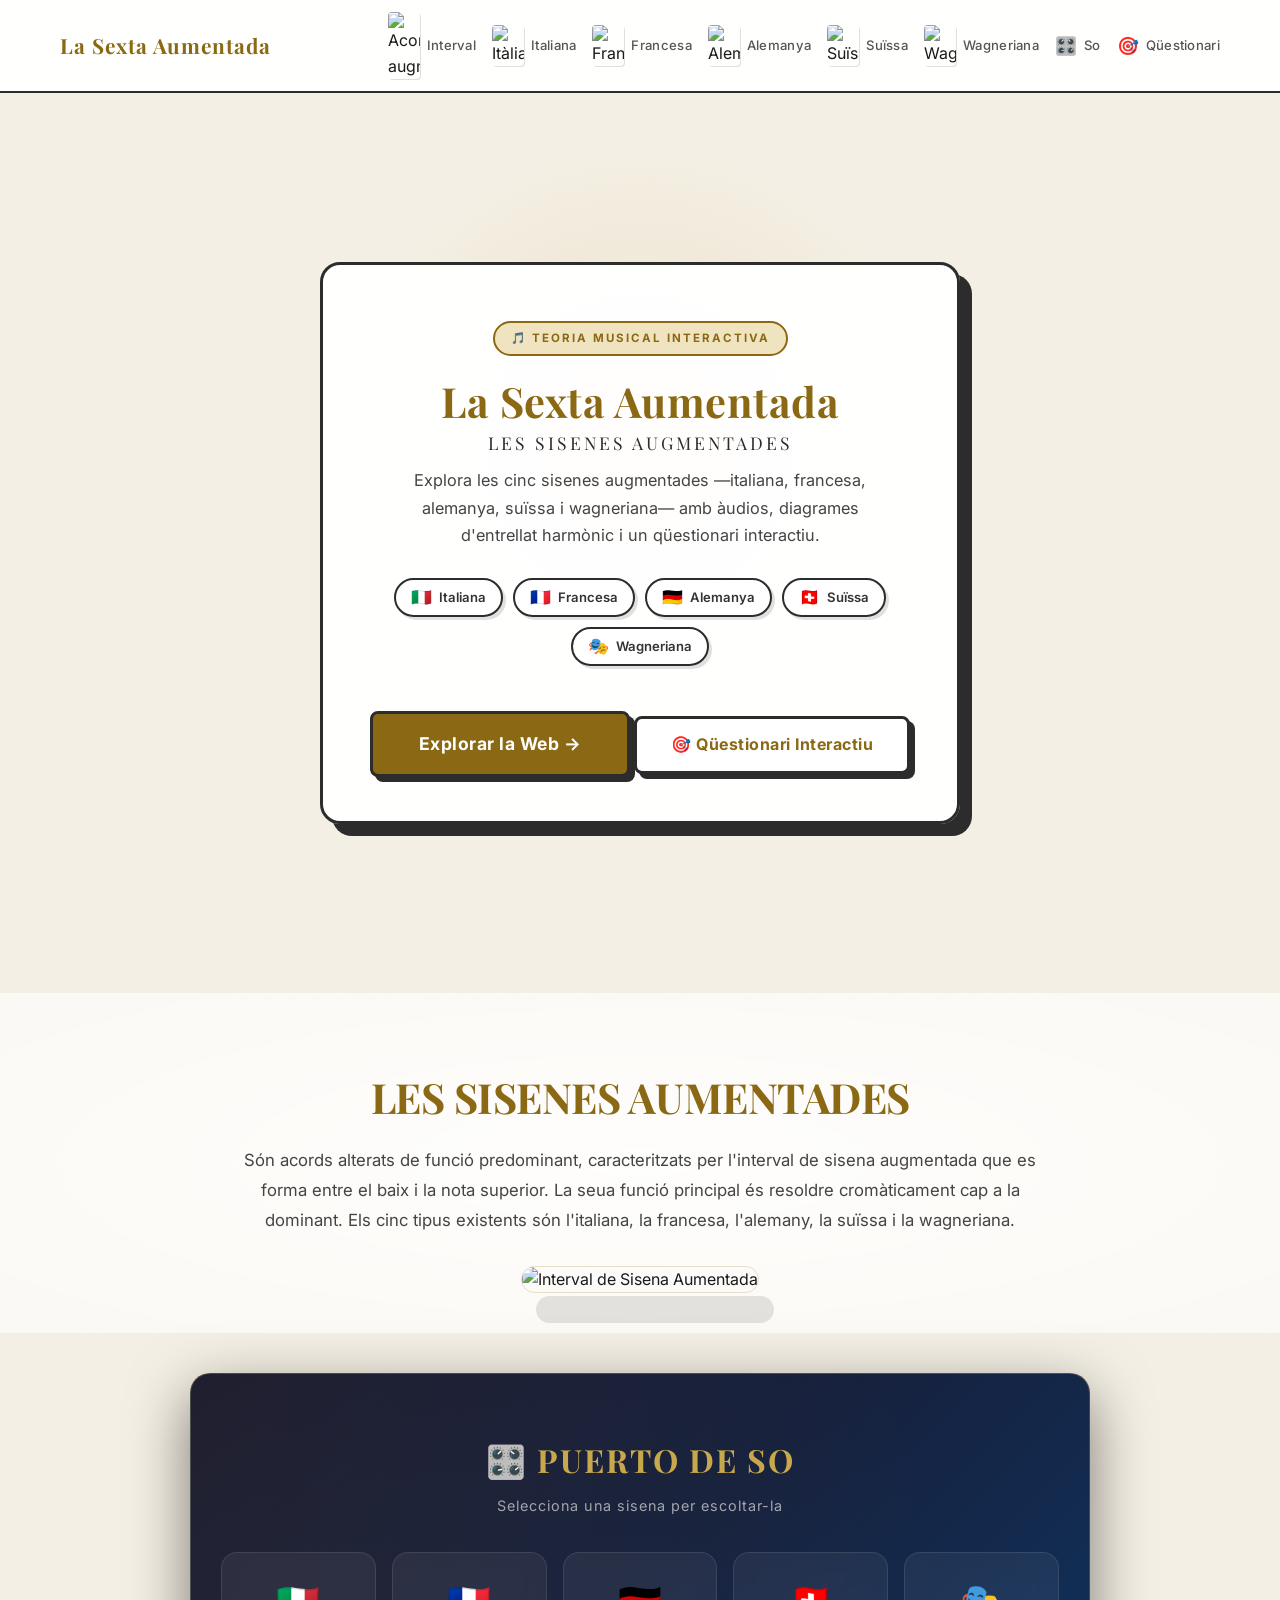
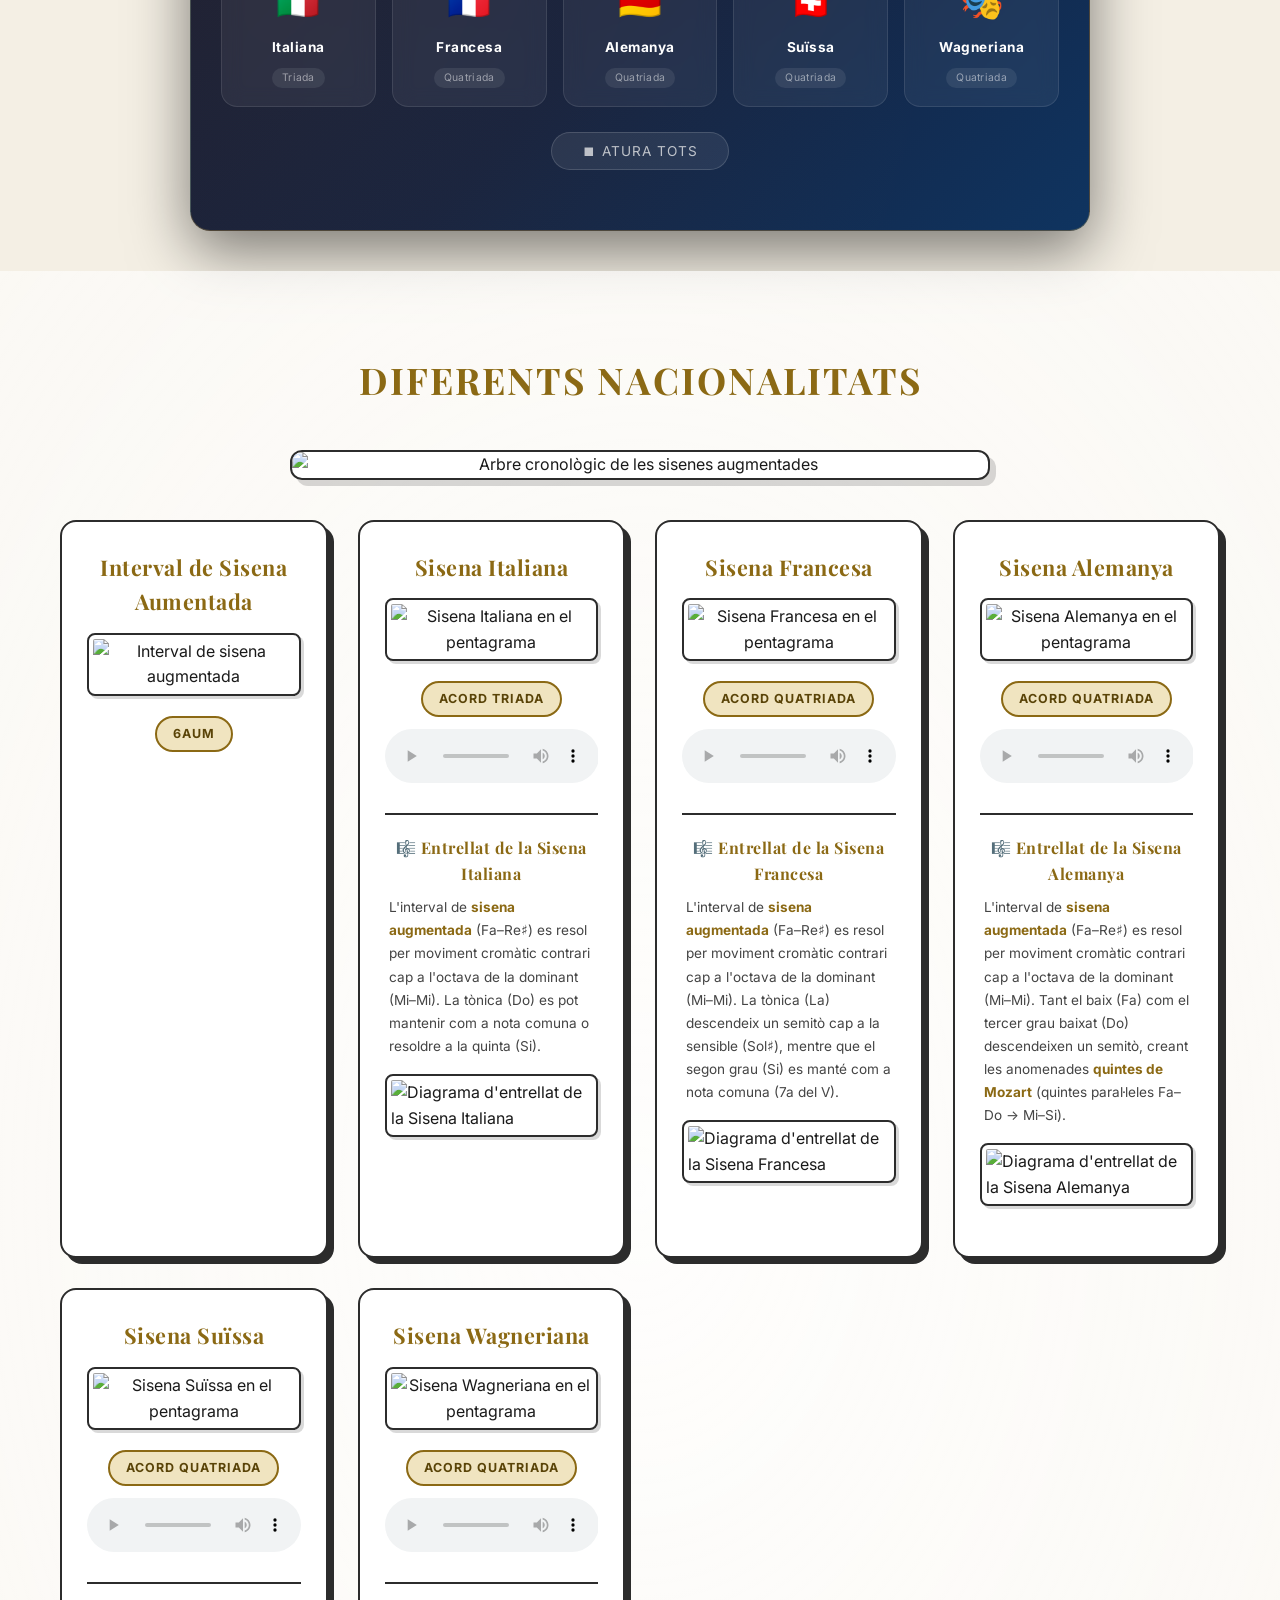
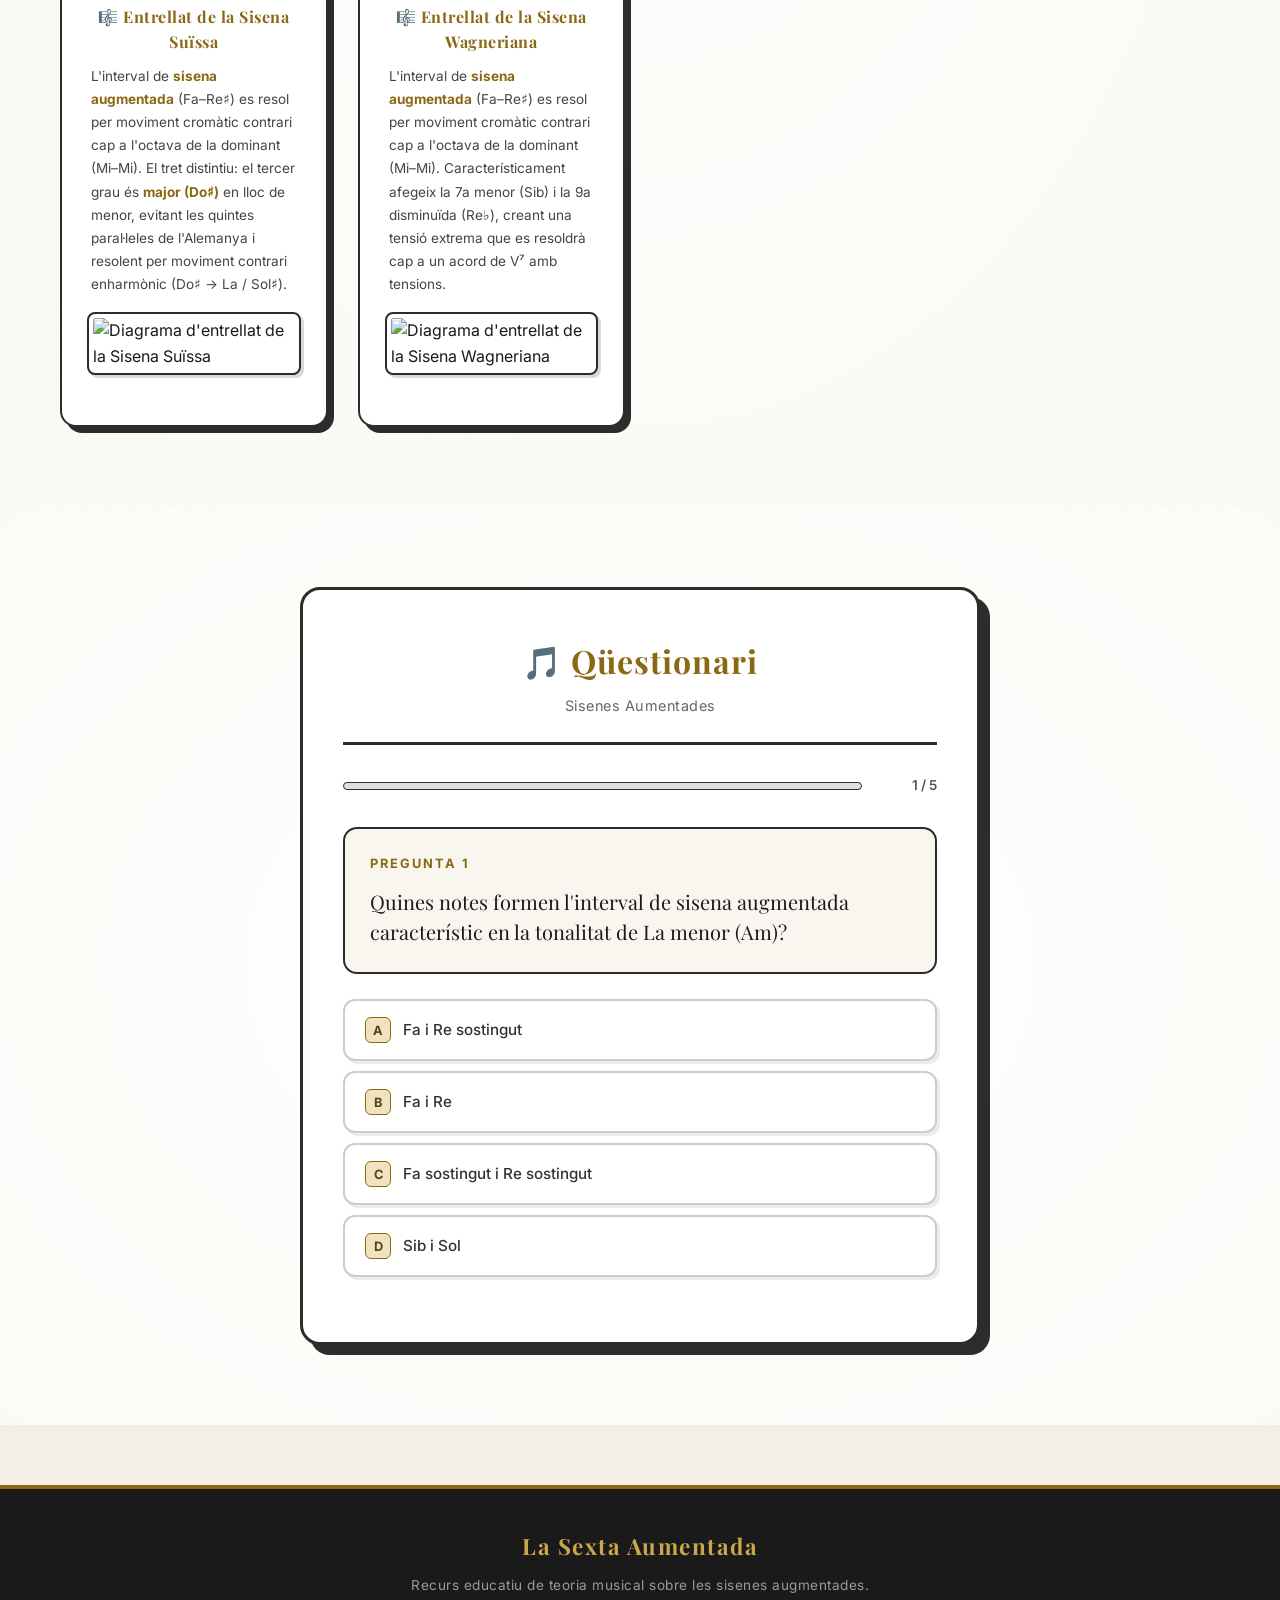
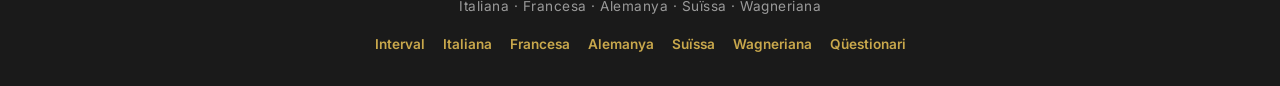
==== index.html @ b0d3036e "Add files via upload" ====
<!DOCTYPE html>
<html lang="ca">
<head>
    <meta charset="UTF-8">
    <meta name="viewport" content="width=device-width, initial-scale=1.0">

    <!-- === SEO TAGS === -->
    <title>La Sexta Aumentada – Web Interactiva | Música</title>
    <meta name="description" content="Descobreix les sisenes augmentades: Italiana, Francesa, Alemanya, Suïssa i Wagneriana. Web interactiva amb àudios, diagrames d'entrellat harmònic i qüestionari sobre teoria musical.">
    <meta name="keywords" content="sisena augmentada, sisena italiana, sisena francesa, sisena alemanya, sisena suïssa, sisena wagneriana, música clàssica, harmonia, acords alterats, teoria musical">
    <meta name="author" content="La Sexta Aumentada">
    <meta name="robots" content="index, follow">
    <meta name="language" content="ca">
    <link rel="canonical" href="https://www.lasextaaumentada.com/">

    <!-- === OPEN GRAPH (Facebook, LinkedIn, WhatsApp) === -->
    <meta property="og:type" content="website">
    <meta property="og:title" content="La Sexta Aumentada – Web Interactiva de Teoria Musical">
    <meta property="og:description" content="Explora les 5 sisenes augmentades: Italiana, Francesa, Alemanya, Suïssa i Wagneriana. Àudios, diagrames i qüestionari interactiu.">
    <meta property="og:url" content="https://www.lasextaaumentada.com/">
    <meta property="og:image" content="https://www.lasextaaumentada.com/Imagenes/interval-sisena-aumentada.jpg">
    <meta property="og:image:width" content="1200">
    <meta property="og:image:height" content="630">
    <meta property="og:locale" content="ca_ES">
    <meta property="og:site_name" content="La Sexta Aumentada">

    <!-- === TWITTER CARDS === -->
    <meta name="twitter:card" content="summary_large_image">
    <meta name="twitter:title" content="La Sexta Aumentada – Web Interactiva de Teoria Musical">
    <meta name="twitter:description" content="Explora les 5 sisenes augmentades: Italiana, Francesa, Alemanya, Suïssa i Wagneriana.">
    <meta name="twitter:image" content="https://www.lasextaaumentada.com/Imagenes/interval-sisena-aumentada.jpg">

    <!-- === SCHEMA.ORG STRUCTURED DATA (JSON-LD) === -->
    <script type="application/ld+json">
    {
      "@context": "https://schema.org",
      "@type": "WebSite",
      "name": "La Sexta Aumentada",
      "url": "https://www.lasextaaumentada.com/",
      "description": "Web interactiva sobre les sisenes augmentades en música: Italiana, Francesa, Alemanya, Suïssa i Wagneriana.",
      "inLanguage": "ca",
      "educationalUse": "learning resource",
      "audience": {
        "@type": "Audience",
        "audienceType": "music students and educators"
      },
      "about": {
        "@type": "Thing",
        "name": "Augmented Sixth Chords",
        "description": "Music theory educational resource about augmented sixth chords"
      }
    }
    </script>

    <link href="https://fonts.googleapis.com/css2?family=Playfair+Display:wght@400;700;900&family=Inter:wght@300;400;500;600;700&display=swap" rel="stylesheet">

    <style>
        /* ============================================================
           RESET / BASE
           ============================================================ */
        * { margin: 0; padding: 0; box-sizing: border-box; }

        :root {
            --gold: #8b6914;
            --gold-light: #c9a84c;
            --ink: #2c2c2c;
            --paper: #ffffff;
        }

        html { scroll-behavior: smooth; }

        body {
            font-family: 'Inter', -apple-system, BlinkMacSystemFont, sans-serif;
            background: #f4efe4;
            background-image: url('background-pentagram.svg');
            background-repeat: repeat;
            background-size: 400px 400px;
            background-attachment: fixed;
            color: #1a1a1a;
            line-height: 1.6;
            -webkit-font-smoothing: antialiased;
            -moz-osx-font-smoothing: grayscale;
            overflow-x: hidden;
        }

        .container {
            max-width: 1200px;
            margin: 0 auto;
            padding: 0 20px;
        }

        /* ============================================================
           HEADER / FLAG NAVIGATION (sticky)
           ============================================================ */
        .site-header {
            position: sticky;
            top: 0;
            z-index: 200;
            background: rgba(255, 255, 255, 0.96);
            border-bottom: 2px solid var(--ink);
            backdrop-filter: blur(6px);
        }
        .site-header .header-inner {
            display: flex;
            align-items: center;
            justify-content: space-between;
            gap: 16px;
            padding: 12px 20px;
            max-width: 1200px;
            margin: 0 auto;
        }
        .site-header .logo {
            font-family: 'Playfair Display', serif;
            font-size: 1.3rem;
            color: var(--gold);
            letter-spacing: 1px;
            font-weight: 700;
            text-decoration: none;
            white-space: nowrap;
        }
        .site-header .navbar ul {
            display: flex;
            gap: 16px;
            list-style: none;
            flex-wrap: wrap;
            align-items: center;
        }
        .site-header .navbar ul li {
            display: flex;
            align-items: center;
            gap: 7px;
        }
        .site-header .navbar ul li img {
            width: 32px;
            height: auto;
            border-radius: 4px;
            flex-shrink: 0;
            box-shadow: 1px 1px 0 rgba(0,0,0,0.12);
        }
        .site-header .navbar a {
            color: #555;
            font-size: 0.82rem;
            font-weight: 500;
            text-decoration: none;
            transition: color 0.3s;
            letter-spacing: 0.3px;
            white-space: nowrap;
        }
        .site-header .navbar a:hover { color: var(--gold); }
        .site-header .nav-emoji { font-size: 1.1rem; line-height: 1; }
        #menu-toggle { display: none; }
        .menu-icono { width: 30px; display: none; cursor: pointer; }

        /* ============================================================
           HERO / LANDING (former splash)
           ============================================================ */
        .hero {
            min-height: 100vh;
            display: flex;
            flex-direction: column;
            align-items: center;
            justify-content: center;
            text-align: center;
            padding: 40px 20px;
            position: relative;
        }
        .hero::before {
            content: '';
            position: fixed;
            top: 50%;
            left: 50%;
            width: 700px;
            height: 700px;
            transform: translate(-50%, -50%);
            background: radial-gradient(circle, rgba(201,168,76,0.18) 0%, transparent 60%);
            pointer-events: none;
            z-index: 0;
        }
        .hero-card {
            position: relative;
            z-index: 1;
            background: rgba(255, 255, 255, 0.96);
            border: 3px solid var(--ink);
            border-radius: 20px;
            padding: 56px 44px 44px;
            max-width: 640px;
            width: 100%;
            box-shadow: 12px 12px 0 var(--ink);
            animation: rise 0.7s cubic-bezier(0.16, 1, 0.3, 1) both;
        }
        @keyframes rise {
            from { opacity: 0; transform: translateY(28px); }
            to   { opacity: 1; transform: translateY(0); }
        }
        .badge {
            display: inline-block;
            font-size: 0.72rem;
            font-weight: 700;
            letter-spacing: 2px;
            text-transform: uppercase;
            color: var(--gold);
            background: #f0e4c0;
            border: 2px solid var(--gold);
            border-radius: 30px;
            padding: 6px 16px;
            margin-bottom: 22px;
        }
        .hero-card h1 {
            font-family: 'Playfair Display', Georgia, serif;
            font-size: 2.6rem;
            color: var(--gold);
            margin-bottom: 14px;
            letter-spacing: 0.5px;
            line-height: 1.1;
        }
        .hero-card h1 .accent {
            display: block;
            font-size: 1.1rem;
            color: var(--ink);
            font-weight: 400;
            letter-spacing: 3px;
            margin-top: 10px;
            text-transform: uppercase;
        }
        p.lead {
            font-size: 1.02rem;
            color: #444;
            margin-bottom: 28px;
            line-height: 1.7;
            max-width: 480px;
            margin-left: auto;
            margin-right: auto;
        }
        .chips {
            display: flex;
            flex-wrap: wrap;
            justify-content: center;
            gap: 10px;
            margin-bottom: 34px;
        }
        .chip {
            display: inline-flex;
            align-items: center;
            gap: 7px;
            font-size: 0.82rem;
            font-weight: 600;
            color: #333;
            background: #fff;
            border: 2px solid var(--ink);
            border-radius: 30px;
            padding: 7px 15px;
            box-shadow: 3px 3px 0 rgba(0,0,0,0.12);
            transition: transform 0.25s, box-shadow 0.25s;
        }
        .chip:hover { transform: translateY(-3px); box-shadow: 5px 5px 0 rgba(0,0,0,0.12); }
        .chip .flag { font-size: 1.05rem; line-height: 1; }

        .btn {
            display: inline-block;
            padding: 16px 46px;
            background: var(--gold);
            color: #ffffff;
            font-weight: 700;
            font-size: 1.1rem;
            border: 3px solid var(--ink);
            border-radius: 8px;
            text-decoration: none;
            transition: transform 0.25s, box-shadow 0.25s, background 0.25s;
            letter-spacing: 0.5px;
            box-shadow: 5px 5px 0 var(--ink);
            cursor: pointer;
        }
        .btn:hover { transform: translate(-2px, -2px); box-shadow: 8px 8px 0 var(--ink); background: #9c7716; }
        .btn:active { transform: translate(2px, 2px); box-shadow: 2px 2px 0 var(--ink); }

        .btn-secondary {
            display: inline-block;
            margin-top: 16px;
            padding: 13px 34px;
            background: #fff;
            color: var(--gold);
            font-weight: 700;
            font-size: 1rem;
            border: 3px solid var(--ink);
            border-radius: 8px;
            text-decoration: none;
            transition: transform 0.25s, box-shadow 0.25s, background 0.25s;
            letter-spacing: 0.5px;
            box-shadow: 5px 5px 0 var(--ink);
            cursor: pointer;
        }
        .btn-secondary:hover { transform: translate(-2px, -2px); box-shadow: 8px 8px 0 var(--ink); background: #fdf9f0; }
        .btn-secondary:active { transform: translate(2px, 2px); box-shadow: 2px 2px 0 var(--ink); }

        /* ============================================================
           CONTENT HEADER (intro)
           ============================================================ */
        .content-header {
            position: relative;
            padding: 80px 0 40px;
        }
        .content-header::before {
            content: '';
            position: absolute;
            top: 0; left: 0; right: 0; bottom: 0;
            background: radial-gradient(ellipse at center, rgba(255,255,255,0.9) 0%, rgba(255,255,255,0.6) 100%);
            pointer-events: none;
            z-index: 0;
        }
        .content-header > .container { position: relative; z-index: 1; }
        .header-txt { max-width: 800px; margin: 0 auto; text-align: center; }
        .header-txt h2 {
            font-family: 'Playfair Display', serif;
            font-size: 2.6rem;
            color: var(--gold);
            margin-bottom: 24px;
            line-height: 1.15;
            letter-spacing: -0.5px;
            font-weight: 700;
        }
        .header-txt p {
            font-size: 1.05rem;
            color: #444;
            line-height: 1.8;
            margin-bottom: 30px;
        }
        .header-img { text-align: center; margin-top: 20px; }
        .header-img img {
            max-width: 500px;
            width: 100%;
            height: auto;
            border-radius: 50px;
            box-shadow: 15px 30px rgba(0,0,0,0.1);
            border: 1px solid rgba(139,105,20,0.2);
        }

        /* ============================================================
           SOUND PORT
           ============================================================ */
        .sound-port-section {
            background: linear-gradient(135deg, #1a1a2e 0%, #16213e 50%, #0f3460 100%);
            padding: 60px 20px;
            margin: 40px auto;
            max-width: 900px;
            border-radius: 20px;
            box-shadow: 0 20px 60px rgba(0,0,0,0.5);
            border: 1px solid rgba(201, 168, 76, 0.3);
            position: relative;
            overflow: hidden;
        }
        .sound-port-section::before {
            content: '';
            position: absolute;
            top: -50%; left: -50%;
            width: 200%; height: 200%;
            background: radial-gradient(circle at 30% 50%, rgba(201,168,76,0.05) 0%, transparent 50%);
            pointer-events: none;
        }
        .sound-port-title {
            text-align: center;
            font-family: 'Playfair Display', Georgia, serif;
            font-size: 2rem;
            color: #c9a84c;
            margin-bottom: 8px;
            letter-spacing: 2px;
            position: relative;
        }
        .sound-port-subtitle {
            text-align: center;
            font-size: 0.9rem;
            color: rgba(255,255,255,0.6);
            margin-bottom: 35px;
            letter-spacing: 1px;
        }
        .sound-port-grid {
            display: grid;
            grid-template-columns: repeat(auto-fit, minmax(150px, 1fr));
            gap: 16px;
            padding: 0 10px;
            position: relative;
        }
        .sound-port-card {
            background: rgba(255,255,255,0.06);
            backdrop-filter: blur(10px);
            border: 1px solid rgba(255,255,255,0.1);
            border-radius: 16px;
            padding: 20px 14px 18px;
            text-align: center;
            cursor: pointer;
            transition: all 0.3s cubic-bezier(0.4, 0, 0.2, 1);
            position: relative;
            overflow: hidden;
            user-select: none;
        }
        .sound-port-card:hover {
            background: rgba(255,255,255,0.12);
            transform: translateY(-4px);
            box-shadow: 0 12px 30px rgba(0,0,0,0.3);
        }
        .sound-port-card:active { transform: translateY(-1px) scale(0.97); }
        .sound-port-card.playing {
            border-color: #c9a84c;
            box-shadow: 0 0 25px rgba(201,168,76,0.3), inset 0 0 25px rgba(201,168,76,0.05);
            background: rgba(201,168,76,0.12);
        }
        .sound-port-card .port-icon {
            font-size: 2.2rem;
            margin-bottom: 8px;
            display: block;
            transition: transform 0.3s;
        }
        .sound-port-card.playing .port-icon { animation: pulse-glow 1s ease-in-out infinite alternate; }
        @keyframes pulse-glow {
            0% { transform: scale(1); filter: brightness(1); }
            100% { transform: scale(1.1); filter: brightness(1.3); }
        }
        .sound-port-card .port-name {
            font-size: 0.85rem;
            font-weight: 700;
            color: #fff;
            letter-spacing: 0.5px;
            margin-bottom: 4px;
        }
        .sound-port-card .port-badge {
            font-size: 0.65rem;
            color: rgba(255,255,255,0.5);
            letter-spacing: 0.3px;
            background: rgba(255,255,255,0.08);
            padding: 2px 10px;
            border-radius: 20px;
            display: inline-block;
        }
        .sound-port-card .port-wave {
            display: none;
            justify-content: center;
            align-items: center;
            gap: 3px;
            margin-top: 10px;
            height: 20px;
        }
        .sound-port-card.playing .port-wave { display: flex; }
        .sound-port-card .port-wave span {
            width: 3px;
            background: #c9a84c;
            border-radius: 3px;
            animation: wave 0.8s ease-in-out infinite alternate;
        }
        .sound-port-card .port-wave span:nth-child(1) { height: 8px;  animation-delay: 0s; }
        .sound-port-card .port-wave span:nth-child(2) { height: 14px; animation-delay: 0.15s; }
        .sound-port-card .port-wave span:nth-child(3) { height: 6px;  animation-delay: 0.3s; }
        .sound-port-card .port-wave span:nth-child(4) { height: 18px; animation-delay: 0.1s; }
        .sound-port-card .port-wave span:nth-child(5) { height: 10px; animation-delay: 0.25s; }
        @keyframes wave {
            0% { opacity: 0.3; transform: scaleY(0.5); }
            100% { opacity: 1; transform: scaleY(1); }
        }
        .sound-port-stop {
            display: block;
            margin: 25px auto 0;
            background: rgba(255,255,255,0.08);
            border: 1px solid rgba(255,255,255,0.15);
            color: rgba(255,255,255,0.7);
            padding: 10px 30px;
            border-radius: 30px;
            font-size: 0.85rem;
            cursor: pointer;
            transition: all 0.3s;
            letter-spacing: 1px;
            font-family: inherit;
        }
        .sound-port-stop:hover {
            background: rgba(255, 75, 75, 0.2);
            border-color: rgba(255, 75, 75, 0.4);
            color: #ff6b6b;
        }

        /* ============================================================
           INFORMATION / CARDS
           ============================================================ */
        .information {
            padding: 80px 0;
            text-align: center;
            position: relative;
        }
        .information::before {
            content: '';
            position: absolute;
            top: 0; left: 0; right: 0; bottom: 0;
            background: radial-gradient(ellipse at center, rgba(255,255,255,0.9) 0%, rgba(255,255,255,0.6) 100%);
            pointer-events: none;
            z-index: 0;
        }
        .information > .container { position: relative; z-index: 1; }
        .information h2.section-title {
            font-family: 'Playfair Display', serif;
            font-size: 2.3rem;
            color: var(--gold);
            margin-bottom: 40px;
            letter-spacing: 2px;
            font-weight: 700;
        }
        .crono-img img {
            max-width: 90%;
            width: 700px;
            height: auto;
            border-radius: 12px;
            border: 2px solid var(--ink);
            box-shadow: 6px 6px 0 rgba(0,0,0,0.15);
            margin: 20px auto 40px;
            display: block;
            background: #fff;
        }
        .btn-1 {
            display: inline-block;
            padding: 12px 30px;
            background: var(--gold);
            color: #ffffff;
            font-weight: 600;
            font-size: 0.95rem;
            border-radius: 4px;
            text-decoration: none;
            transition: transform 0.3s, box-shadow 0.3s;
            letter-spacing: 0.5px;
        }
        .btn-1:hover { transform: translateY(-2px); box-shadow: 0 6px 20px rgba(139,105,20,0.3); }

        .information-box {
            display: grid;
            grid-template-columns: repeat(auto-fit, minmax(250px, 1fr));
            gap: 30px;
            width: 100%;
            margin-top: 20px;
        }
        .card-1 {
            background: #ffffff;
            border: 2px solid var(--ink);
            border-radius: 16px;
            padding: 28px 25px 30px;
            text-align: center;
            transition: transform 0.3s, box-shadow 0.3s;
            scroll-margin-top: 100px;
            box-shadow: 6px 6px 0 var(--ink);
        }
        .card-1:hover { transform: translateY(-5px); box-shadow: 10px 10px 0 var(--ink); }
        .card-1 img {
            width: 100%;
            max-width: 300px;
            height: auto;
            border-radius: 8px;
            margin-bottom: 20px;
            border: 2px solid var(--ink);
            background: #fff;
            padding: 4px;
            box-shadow: 3px 3px 0 rgba(0,0,0,0.15);
        }
        .card-1 h3 {
            font-family: 'Playfair Display', serif;
            font-size: 1.35rem;
            color: var(--gold);
            margin-bottom: 14px;
            letter-spacing: 0.5px;
        }
        .card-1 span.badge-type {
            display: inline-block;
            padding: 6px 16px;
            background: #f0e4c0;
            color: #5a4408;
            font-size: 0.78rem;
            font-weight: 700;
            border-radius: 20px;
            border: 2px solid var(--gold);
            letter-spacing: 1px;
            text-transform: uppercase;
        }
        .card-1 audio { width: 100%; margin-top: 12px; }

        /* Entrellat section (voice leading diagram) */
        .entrellat-section {
            margin-top: 22px;
            padding-top: 20px;
            border-top: 2px solid var(--ink);
            text-align: left;
        }
        .entrellat-section h4 {
            font-family: 'Playfair Display', serif;
            font-size: 1rem;
            color: var(--gold);
            margin-bottom: 10px;
            letter-spacing: 0.5px;
            text-align: center;
        }
        .entrellat-desc {
            font-size: 0.85rem;
            color: #444;
            line-height: 1.7;
            margin-bottom: 16px;
            padding: 0 4px;
            text-align: left;
        }
        .entrellat-desc strong { color: var(--gold); font-weight: 700; }
        .entrellat-img {
            width: 100%;
            max-width: 100%;
            height: auto;
            border-radius: 8px;
            border: 2px solid var(--ink);
            background: #fff;
            padding: 6px;
            display: block;
            box-shadow: 3px 3px 0 rgba(0,0,0,0.1);
        }

        /* ============================================================
           QUIZ
           ============================================================ */
        .quiz-section {
            padding: 80px 0;
            position: relative;
        }
        .quiz-section::before {
            content: '';
            position: absolute;
            top: 0; left: 0; right: 0; bottom: 0;
            background: radial-gradient(ellipse at center, rgba(255,255,255,0.92) 0%, rgba(255,255,255,0.7) 100%);
            pointer-events: none;
            z-index: 0;
        }
        .quiz-wrapper {
            position: relative;
            z-index: 1;
            width: 100%;
            max-width: 720px;
            margin: 0 auto;
            padding: 0 20px;
        }
        .quiz-container {
            background: #ffffff;
            border: 3px solid var(--ink);
            border-radius: 20px;
            padding: 45px 40px;
            box-shadow: 10px 10px 0 var(--ink);
        }
        .quiz-header {
            text-align: center;
            margin-bottom: 30px;
            padding-bottom: 25px;
            border-bottom: 3px solid var(--ink);
        }
        .quiz-header h2 {
            font-family: 'Playfair Display', serif;
            font-size: 2rem;
            color: var(--gold);
            letter-spacing: 1px;
            font-weight: 700;
        }
        .quiz-header .subtitle {
            color: #666;
            font-size: 0.9rem;
            margin-top: 8px;
            font-weight: 400;
            letter-spacing: 0.5px;
        }
        .progress-wrapper {
            display: flex;
            align-items: center;
            gap: 15px;
            margin-bottom: 30px;
        }
        .progress-track {
            flex: 1;
            height: 8px;
            background: #e0e0e0;
            border-radius: 4px;
            overflow: hidden;
            border: 1px solid var(--ink);
        }
        .progress-fill {
            height: 100%;
            width: 0%;
            background: var(--gold);
            border-radius: 4px;
            transition: width 0.4s ease;
        }
        .progress-counter {
            font-size: 0.85rem;
            color: #555;
            font-weight: 600;
            min-width: 60px;
            text-align: right;
        }
        .question-card {
            background: #f9f6f0;
            border: 2px solid var(--ink);
            border-radius: 14px;
            padding: 25px;
            margin-bottom: 25px;
        }
        .question-number {
            font-size: 0.8rem;
            color: var(--gold);
            text-transform: uppercase;
            letter-spacing: 2px;
            font-weight: 700;
            margin-bottom: 12px;
        }
        .question-text {
            font-family: 'Playfair Display', serif;
            font-size: 1.25rem;
            color: #1a1a1a;
            line-height: 1.5;
        }
        .options-list {
            list-style: none;
            display: flex;
            flex-direction: column;
            gap: 10px;
            margin-bottom: 20px;
        }
        .option-item {
            background: #ffffff;
            border: 2px solid #cccccc;
            border-radius: 12px;
            padding: 16px 20px;
            cursor: pointer;
            transition: all 0.25s ease;
            font-weight: 500;
            font-size: 0.95rem;
            color: #333;
            position: relative;
            overflow: hidden;
            box-shadow: 3px 3px 0 rgba(0,0,0,0.08);
        }
        .option-item::before {
            content: '';
            position: absolute;
            left: 0; top: 0;
            width: 4px; height: 100%;
            background: transparent;
            transition: background 0.25s ease;
        }
        .option-item:hover:not(.disabled) {
            border-color: var(--gold);
            background: #fdf9f0;
            color: #1a1a1a;
            transform: translateX(4px);
            box-shadow: 5px 5px 0 rgba(0,0,0,0.08);
        }
        .option-item:hover:not(.disabled)::before { background: var(--gold); }
        .option-item.correct { border-color: #2e7d32; background: #e8f5e9; color: #1b5e20; }
        .option-item.correct::before { background: #2e7d32; }
        .option-item.incorrect { border-color: #c62828; background: #ffebee; color: #b71c1c; }
        .option-item.incorrect::before { background: #c62828; }
        .option-item.disabled { cursor: default; opacity: 0.7; }
        .option-item .option-letter {
            display: inline-block;
            width: 26px; height: 26px;
            line-height: 26px;
            text-align: center;
            background: #f0e4c0;
            border-radius: 6px;
            font-size: 0.8rem;
            font-weight: 700;
            color: #5a4408;
            margin-right: 12px;
            border: 1px solid var(--gold);
        }
        .option-item.correct .option-letter { background: #c8e6c9; border-color: #2e7d32; color: #1b5e20; }
        .option-item.incorrect .option-letter { background: #ffcdd2; border-color: #c62828; color: #b71c1c; }
        .feedback-box {
            padding: 20px 24px;
            border-radius: 12px;
            margin-bottom: 20px;
            display: none;
            font-size: 0.95rem;
            line-height: 1.6;
            border-left: 5px solid transparent;
            animation: fadeSlideIn 0.3s ease;
        }
        @keyframes fadeSlideIn {
            from { opacity: 0; transform: translateY(-8px); }
            to   { opacity: 1; transform: translateY(0); }
        }
        .feedback-box.correct {
            display: block;
            background: #e8f5e9;
            border-left-color: #2e7d32;
            color: #1b5e20;
            border: 2px solid #2e7d32;
        }
        .feedback-box.incorrect {
            display: block;
            background: #ffebee;
            border-left-color: #c62828;
            color: #b71c1c;
            border: 2px solid #c62828;
        }
        .feedback-box .fb-label {
            font-weight: 700;
            font-size: 0.85rem;
            text-transform: uppercase;
            letter-spacing: 1px;
            margin-bottom: 6px;
        }
        .feedback-box.correct .fb-label { color: #2e7d32; }
        .feedback-box.incorrect .fb-label { color: #c62828; }
        .action-btn {
            display: none;
            width: 100%;
            padding: 16px;
            background: var(--gold);
            color: #ffffff;
            border: 2px solid var(--ink);
            border-radius: 12px;
            font-size: 1rem;
            font-weight: 700;
            font-family: 'Inter', sans-serif;
            cursor: pointer;
            transition: all 0.25s ease;
            text-transform: uppercase;
            letter-spacing: 1px;
            box-shadow: 4px 4px 0 var(--ink);
        }
        .action-btn:hover { transform: translateY(-2px); box-shadow: 6px 6px 0 var(--ink); }
        #result-screen {
            display: none;
            text-align: center;
            padding: 20px 0;
            animation: fadeSlideIn 0.4s ease;
        }
        .result-icon { font-size: 4rem; margin-bottom: 15px; }
        #result-screen h3 {
            font-family: 'Playfair Display', serif;
            font-size: 2rem;
            color: var(--gold);
            margin-bottom: 10px;
        }
        #result-screen p { color: #666; font-size: 1rem; }
        .score-box {
            display: inline-block;
            margin: 25px auto;
            padding: 20px 50px;
            background: #f9f6f0;
            border: 2px solid var(--ink);
            border-radius: 14px;
            box-shadow: 5px 5px 0 rgba(0,0,0,0.1);
        }
        .score-num {
            font-family: 'Playfair Display', serif;
            font-size: 3.5rem;
            color: var(--gold);
            font-weight: 700;
        }
        #score-comment {
            color: #555;
            font-size: 1rem;
            max-width: 450px;
            margin: 0 auto 30px;
            line-height: 1.6;
        }
        .result-actions {
            display: flex;
            gap: 15px;
            justify-content: center;
            flex-wrap: wrap;
        }
        .result-actions .action-btn { display: inline-block; width: auto; min-width: 200px; }
        .back-link {
            display: inline-flex;
            align-items: center;
            gap: 8px;
            color: #555;
            text-decoration: none;
            font-weight: 600;
            font-size: 0.9rem;
            padding: 14px 28px;
            border: 2px solid var(--ink);
            border-radius: 12px;
            transition: all 0.25s ease;
            box-shadow: 3px 3px 0 rgba(0,0,0,0.08);
        }
        .back-link:hover {
            color: var(--gold);
            border-color: var(--gold);
            background: #fdf9f0;
            box-shadow: 5px 5px 0 rgba(0,0,0,0.08);
        }

        /* ============================================================
           FOOTER
           ============================================================ */
        .site-footer {
            background: #1a1a1a;
            color: #cfcfcf;
            text-align: center;
            padding: 40px 20px 30px;
            margin-top: 60px;
            border-top: 4px solid var(--gold);
        }
        .site-footer .footer-logo {
            font-family: 'Playfair Display', serif;
            font-size: 1.4rem;
            color: #c9a84c;
            letter-spacing: 1.5px;
            font-weight: 700;
            margin-bottom: 10px;
        }
        .site-footer p {
            font-size: 0.85rem;
            color: #9a9a9a;
            letter-spacing: 0.5px;
            line-height: 1.6;
        }
        .site-footer .footer-links {
            margin-top: 16px;
            display: flex;
            gap: 18px;
            justify-content: center;
            flex-wrap: wrap;
        }
        .site-footer .footer-links a {
            color: #c9a84c;
            text-decoration: none;
            font-size: 0.85rem;
            font-weight: 600;
            transition: color 0.3s;
        }
        .site-footer .footer-links a:hover { color: #ffffff; }

        /* ============================================================
           RESPONSIVE
           ============================================================ */
        @media (max-width: 768px) {
            .menu-icono { display: block; }
            .site-header .navbar ul {
                display: none;
                flex-direction: column;
                align-items: flex-start;
                background: rgba(255, 255, 255, 0.98);
                position: absolute;
                top: 100%;
                left: 0;
                width: 100%;
                padding: 20px;
                z-index: 100;
                list-style: none;
                border-bottom: 2px solid var(--ink);
                box-shadow: 0 6px 20px rgba(0,0,0,0.1);
            }
            #menu-toggle:checked ~ .navbar ul { display: flex; }
            .information-box { grid-template-columns: 1fr; }
            .information h2.section-title { font-size: 1.7rem; }
            .crono-img img { width: 100%; }
            .header-img img { max-width: 100%; }
        }
        @media (max-width: 600px) {
            .hero-card { padding: 40px 24px 32px; box-shadow: 8px 8px 0 var(--ink); }
            .hero-card h1 { font-size: 2rem; }
            .btn { padding: 14px 34px; font-size: 1rem; }
            .sound-port-grid { grid-template-columns: repeat(2, 1fr); gap: 10px; }
            .sound-port-section { padding: 35px 12px; margin: 25px 10px; border-radius: 14px; }
            .sound-port-title { font-size: 1.5rem; }
            .sound-port-card { padding: 16px 10px 14px; }
            .quiz-container { padding: 25px 20px; }
            .quiz-header h2 { font-size: 1.5rem; }
            .question-text { font-size: 1.1rem; }
            .score-num { font-size: 2.5rem; }
            .result-actions { flex-direction: column; align-items: center; }
            .result-actions .action-btn { width: 100%; }
        }
    </style>
</head>
<body>

    <!-- Audio de benvinguda: intenta sonar automàticament; si el navegador ho bloqueja, sona al primer clic -->
    <audio id="welcomeAudio" preload="auto">
        <source src="bos.wav" type="audio/wav">
    </audio>

    <!-- ===================== HEADER / FLAG NAV ===================== -->
    <header class="site-header">
        <div class="header-inner">
            <a href="#top" class="logo">La Sexta Aumentada</a>
            <input type="checkbox" id="menu-toggle">
            <label for="menu-toggle" class="menu-icono-label">
                <img class="menu-icono" src="menu.png" alt="Menú de navegació">
            </label>
            <nav class="navbar">
                <ul>
                    <li><img src="Acorde aumentado.jpeg" alt="Acord augmentat"><a href="#card-interval">Interval</a></li>
                    <li><img src="Italia.png" alt="Itàlia"><a href="#card-italiana">Italiana</a></li>
                    <li><img src="Francesa.png" alt="França"><a href="#card-francesa">Francesa</a></li>
                    <li><img src="Alemanya.png" alt="Alemanya"><a href="#card-alemanya">Alemanya</a></li>
                    <li><img src="suïssa.png" alt="Suïssa"><a href="#card-suissa">Suïssa</a></li>
                    <li><img src="Wagner.png" alt="Wagner"><a href="#card-wagneriana">Wagneriana</a></li>
                    <li><span class="nav-emoji">🎛️</span><a href="#sound-port">So</a></li>
                    <li><span class="nav-emoji">🎯</span><a href="#quiz">Qüestionari</a></li>
                </ul>
            </nav>
        </div>
    </header>

    <!-- ===================== HERO / LANDING ===================== -->
    <section class="hero" id="top">
        <div class="hero-card">
            <span class="badge">🎵 Teoria Musical Interactiva</span>
            <h1>
                La Sexta Aumentada
                <span class="accent">Les Sisenes Augmentades</span>
            </h1>
            <p class="lead">
                Explora les cinc sisenes augmentades —italiana, francesa, alemanya, suïssa i wagneriana— amb àudios, diagrames d'entrellat harmònic i un qüestionari interactiu.
            </p>

            <div class="chips">
                <span class="chip"><span class="flag">🇮🇹</span> Italiana</span>
                <span class="chip"><span class="flag">🇫🇷</span> Francesa</span>
                <span class="chip"><span class="flag">🇩🇪</span> Alemanya</span>
                <span class="chip"><span class="flag">🇨🇭</span> Suïssa</span>
                <span class="chip"><span class="flag">🎭</span> Wagneriana</span>
            </div>

            <a href="#contingut" class="btn">Explorar la Web →</a>
            <a href="#quiz" class="btn-secondary">🎯 Qüestionari Interactiu</a>
        </div>
    </section>

    <!-- ===================== CONTENT INTRO ===================== -->
    <section class="content-header" id="contingut">
        <div class="container">
            <div class="header-txt">
                <h2>LES SISENES AUMENTADES</h2>
                <p>
                    Són acords alterats de funció predominant, caracteritzats per l'interval de sisena augmentada
                    que es forma entre el baix i la nota superior. La seua funció principal és resoldre cromàticament cap a la dominant. Els
                    cinc tipus existents són l'italiana, la francesa, l'alemany, la suïssa i la wagneriana.
                </p>
            </div>
            <div class="header-img">
                <img src="interval-sisena-aumentada.jpg" alt="Interval de Sisena Aumentada">
            </div>
        </div>
    </section>

    <!-- ===================== SOUND PORT ===================== -->
    <section class="sound-port-section" id="sound-port">
        <h2 class="sound-port-title">🎛️ PUERTO DE SO</h2>
        <p class="sound-port-subtitle">Selecciona una sisena per escoltar-la</p>

            <div class="sound-port-grid" id="soundPortGrid">
            <div class="sound-port-card" data-audio="Sons Sisenes Aumentades/audio-italiana.wav" data-name="Italiana">
                <span class="port-icon">🇮🇹</span>
                <div class="port-name">Italiana</div>
                <span class="port-badge">Triada</span>
                <div class="port-wave"><span></span><span></span><span></span><span></span><span></span></div>
            </div>
            <div class="sound-port-card" data-audio="Sons Sisenes Aumentades/audio-francesa.wav" data-name="Francesa">
                <span class="port-icon">🇫🇷</span>
                <div class="port-name">Francesa</div>
                <span class="port-badge">Quatriada</span>
                <div class="port-wave"><span></span><span></span><span></span><span></span><span></span></div>
            </div>
            <div class="sound-port-card" data-audio="Sons Sisenes Aumentades/audio-alemanya.wav" data-name="Alemanya">
                <span class="port-icon">🇩🇪</span>
                <div class="port-name">Alemanya</div>
                <span class="port-badge">Quatriada</span>
                <div class="port-wave"><span></span><span></span><span></span><span></span><span></span></div>
            </div>
            <div class="sound-port-card" data-audio="Sons Sisenes Aumentades/audio-suissa.wav" data-name="Suïssa">
                <span class="port-icon">🇨🇭</span>
                <div class="port-name">Suïssa</div>
                <span class="port-badge">Quatriada</span>
                <div class="port-wave"><span></span><span></span><span></span><span></span><span></span></div>
            </div>
            <div class="sound-port-card" data-audio="Sons Sisenes Aumentades/audio-wagneriana.wav" data-name="Wagneriana">
                <span class="port-icon">🎭</span>
                <div class="port-name">Wagneriana</div>
                <span class="port-badge">Quatriada</span>
                <div class="port-wave"><span></span><span></span><span></span><span></span><span></span></div>
            </div>
        </div>

        <button class="sound-port-stop" id="soundPortStop">⏹ ATURA TOTS</button>
    </section>

    <!-- ===================== INFORMATION / CARDS ===================== -->
    <section class="information" id="cards-section">
        <div class="container">
            <h2 class="section-title">DIFERENTS NACIONALITATS</h2>
            <div class="crono-img">
                <img src="ChatGPT Image 14 de jul. del 2026, 19_10_07.png" alt="Arbre cronològic de les sisenes augmentades">
            </div>

            <div class="information-box">

                <div class="card-1" id="card-interval">
                    <h3>Interval de Sisena Aumentada</h3>
                    <img src="interval-sisena-aumentada.jpg" alt="Interval de sisena augmentada">
                    <span class="badge-type">6AUM</span>
                </div>

                <div class="card-1" id="card-italiana">
                    <h3>Sisena Italiana</h3>
                    <img src="sisena-italiana.jpg" alt="Sisena Italiana en el pentagrama">
                    <span class="badge-type">ACORD TRIADA</span>

                    <audio controls>
                        <source src="Sons Sisenes Aumentades/audio-italiana.wav" type="audio/wav">
                    </audio>

                    <div class="entrellat-section">
                        <h4>🎼 Entrellat de la Sisena Italiana</h4>
                        <p class="entrellat-desc">L'interval de <strong>sisena augmentada</strong> (Fa–Re♯) es resol per moviment cromàtic contrari cap a l'octava de la dominant (Mi–Mi). La tònica (Do) es pot mantenir com a nota comuna o resoldre a la quinta (Si).</p>
                        <img src="entrellat-italiana.svg" alt="Diagrama d'entrellat de la Sisena Italiana" class="entrellat-img">
                    </div>
                </div>

                <div class="card-1" id="card-francesa">
                    <h3>Sisena Francesa</h3>
                    <img src="sisena-francesa.jpg" alt="Sisena Francesa en el pentagrama">
                    <span class="badge-type">ACORD QUATRIADA</span>

                    <audio controls>
                        <source src="Sons Sisenes Aumentades/audio-francesa.wav" type="audio/wav">
                    </audio>

                    <div class="entrellat-section">
                        <h4>🎼 Entrellat de la Sisena Francesa</h4>
                        <p class="entrellat-desc">L'interval de <strong>sisena augmentada</strong> (Fa–Re♯) es resol per moviment cromàtic contrari cap a l'octava de la dominant (Mi–Mi). La tònica (La) descendeix un semitò cap a la sensible (Sol♯), mentre que el segon grau (Si) es manté com a nota comuna (7a del V).</p>
                        <img src="entrellat-francesa.svg" alt="Diagrama d'entrellat de la Sisena Francesa" class="entrellat-img">
                    </div>
                </div>

                <div class="card-1" id="card-alemanya">
                    <h3>Sisena Alemanya</h3>
                    <img src="sisena-alemanya.jpg" alt="Sisena Alemanya en el pentagrama">
                    <span class="badge-type">ACORD QUATRIADA</span>

                    <audio controls>
                        <source src="Sons Sisenes Aumentades/audio-alemanya.wav" type="audio/wav">
                    </audio>

                    <div class="entrellat-section">
                        <h4>🎼 Entrellat de la Sisena Alemanya</h4>
                        <p class="entrellat-desc">L'interval de <strong>sisena augmentada</strong> (Fa–Re♯) es resol per moviment cromàtic contrari cap a l'octava de la dominant (Mi–Mi). Tant el baix (Fa) com el tercer grau baixat (Do) descendeixen un semitò, creant les anomenades <strong>quintes de Mozart</strong> (quintes paral·leles Fa–Do → Mi–Si).</p>
                        <img src="entrellat-alemanya.svg" alt="Diagrama d'entrellat de la Sisena Alemanya" class="entrellat-img">
                    </div>
                </div>

                <div class="card-1" id="card-suissa">
                    <h3>Sisena Suïssa</h3>
                    <img src="sisena-suissa.jpg" alt="Sisena Suïssa en el pentagrama">
                    <span class="badge-type">ACORD QUATRIADA</span>

                    <audio controls>
                        <source src="Sons Sisenes Aumentades/audio-suissa.wav" type="audio/wav">
                    </audio>

                    <div class="entrellat-section">
                        <h4>🎼 Entrellat de la Sisena Suïssa</h4>
                        <p class="entrellat-desc">L'interval de <strong>sisena augmentada</strong> (Fa–Re♯) es resol per moviment cromàtic contrari cap a l'octava de la dominant (Mi–Mi). El tret distintiu: el tercer grau és <strong>major (Do♯)</strong> en lloc de menor, evitant les quintes paral·leles de l'Alemanya i resolent per moviment contrari enharmònic (Do♯ → La / Sol♯).</p>
                        <img src="entrellat-suissa.svg" alt="Diagrama d'entrellat de la Sisena Suïssa" class="entrellat-img">
                    </div>
                </div>

                <div class="card-1" id="card-wagneriana">
                    <h3>Sisena Wagneriana</h3>
                    <img src="sisena-wagneriana.jpg" alt="Sisena Wagneriana en el pentagrama">
                    <span class="badge-type">ACORD QUATRIADA</span>

                    <audio controls>
                        <source src="Sons Sisenes Aumentades/audio-wagneriana.wav" type="audio/wav">
                    </audio>

                    <div class="entrellat-section">
                        <h4>🎼 Entrellat de la Sisena Wagneriana</h4>
                        <p class="entrellat-desc">L'interval de <strong>sisena augmentada</strong> (Fa–Re♯) es resol per moviment cromàtic contrari cap a l'octava de la dominant (Mi–Mi). Característicament afegeix la 7a menor (Sib) i la 9a disminuïda (Re♭), creant una tensió extrema que es resoldrà cap a un acord de V⁷ amb tensions.</p>
                        <img src="entrellat-wagneriana.svg" alt="Diagrama d'entrellat de la Sisena Wagneriana" class="entrellat-img">
                    </div>
                </div>

            </div>
        </div>
    </section>

    <!-- ===================== QUIZ ===================== -->
    <section class="quiz-section" id="quiz">
        <div class="quiz-wrapper">
            <div class="quiz-container">
                <div class="quiz-header">
                    <h2>🎵 Qüestionari</h2>
                    <p class="subtitle">Sisenes Aumentades</p>
                </div>

                <div class="progress-wrapper">
                    <div class="progress-track">
                        <div class="progress-fill" id="progress"></div>
                    </div>
                    <span class="progress-counter" id="progress-counter">1 / 5</span>
                </div>

                <div id="quiz-screen">
                    <div class="question-card">
                        <div class="question-number" id="question-num">PREGUNTA 1</div>
                        <div class="question-text" id="question">Carregant...</div>
                    </div>

                    <ul class="options-list" id="options"></ul>

                    <div class="feedback-box" id="feedback">
                        <div class="fb-label" id="fb-label"></div>
                        <div id="fb-text"></div>
                    </div>

                    <button class="action-btn" id="action-btn">Següent pregunta</button>
                </div>

                <div id="result-screen">
                    <div class="result-icon" id="result-icon">🏆</div>
                    <h3>Qüestionari completat!</h3>
                    <p>La teva puntuació</p>
                    <div class="score-box">
                        <div class="score-num" id="final-score">0 / 5</div>
                    </div>
                    <p id="score-comment"></p>
                    <div class="result-actions">
                        <button class="action-btn" onclick="resetQuiz()">Torna a provar</button>
                        <a class="back-link" href="#top">← Tornar a dalt</a>
                    </div>
                </div>
            </div>
        </div>
    </section>

    <!-- ===================== FOOTER ===================== -->
    <footer class="site-footer">
        <div class="footer-logo">La Sexta Aumentada</div>
        <p>Recurs educatiu de teoria musical sobre les sisenes augmentades.<br>Italiana · Francesa · Alemanya · Suïssa · Wagneriana</p>
        <div class="footer-links">
            <a href="#card-interval">Interval</a>
            <a href="#card-italiana">Italiana</a>
            <a href="#card-francesa">Francesa</a>
            <a href="#card-alemanya">Alemanya</a>
            <a href="#card-suissa">Suïssa</a>
            <a href="#card-wagneriana">Wagneriana</a>
            <a href="#quiz">Qüestionari</a>
        </div>
    </footer>

    <!-- ===================== SCRIPTS ===================== -->
    <script>
        /* ---- Welcome audio (autoplay with fallback) ---- */
        (function () {
            var audio = document.getElementById('welcomeAudio');
            if (!audio) return;
            var playPromise = audio.play();
            if (playPromise !== undefined) {
                playPromise.catch(function () {
                    var played = false;
                    function playOnInteraction() {
                        if (played) return;
                        played = true;
                        audio.play().catch(function (e) { console.warn('No es pot reproduir bos.wav:', e); });
                        document.removeEventListener('click', playOnInteraction);
                        document.removeEventListener('touchstart', playOnInteraction);
                    }
                    document.addEventListener('click', playOnInteraction);
                    document.addEventListener('touchstart', playOnInteraction);
                });
            }
        })();

        /* ---- Sound Port ---- */
        (function () {
            var cards = document.querySelectorAll('.sound-port-card');
            var stopBtn = document.getElementById('soundPortStop');
            var currentAudio = null;
            var currentCard = null;

            function stopAll() {
                if (currentAudio) {
                    currentAudio.pause();
                    currentAudio.currentTime = 0;
                    currentAudio = null;
                }
                if (currentCard) {
                    currentCard.classList.remove('playing');
                    currentCard = null;
                }
            }

            function playAudio(card) {
                var src = card.getAttribute('data-audio');
                if (!src) return;

                if (currentCard === card && currentAudio && !currentAudio.paused) {
                    stopAll();
                    return;
                }

                stopAll();

                var audio = new Audio(src);
                audio.volume = 0.6;
                audio.addEventListener('ended', function () {
                    card.classList.remove('playing');
                    if (currentAudio === audio) currentAudio = null;
                    if (currentCard === card) currentCard = null;
                });
                audio.play().then(function () {
                    currentAudio = audio;
                    currentCard = card;
                    card.classList.add('playing');
                }).catch(function (e) {
                    console.warn('No es pot reproduir:', e);
                });
            }

            cards.forEach(function (card) {
                card.addEventListener('click', function () { playAudio(card); });
            });

            if (stopBtn) {
                stopBtn.addEventListener('click', stopAll);
            }
        })();

        /* ---- Quiz ---- */
        (function () {
            const questions = [
                {
                    question: "Quines notes formen l'interval de sisena augmentada característic en la tonalitat de La menor (Am)?",
                    options: [
                        "Fa i Re sostingut",
                        "Fa i Re",
                        "Fa sostingut i Re sostingut",
                        "Sib i Sol"
                    ],
                    correct: 0,
                    explanation: "En La menor, la sisena augmentada es construeix sobre el 6è grau baixat (Fa) i el 4t grau elevat (Re sostingut). La resolució natural d'aquest interval és obrir-se cap a l'octava de la dominant (Mi - Mi)."
                },
                {
                    question: "Com es diferencia l'acord de Sisena Francesa de la Sisena Italiana?",
                    options: [
                        "La Francesa conté la tònica duplicada.",
                        "La Francesa afegeix el segon grau a l'estructura bàsica.",
                        "La Francesa afegeix la tercera menor a sobre de la tònica.",
                        "La Francesa no es resol en la dominant."
                    ],
                    correct: 1,
                    explanation: "Mentre que la Sisena Italiana té només 3 notes (6è grau baixat, 1r grau duplicat, 4t grau elevat), la Francesa n'afegeix una quarta: el 2n grau de l'escala. Això crea una sonoritat característica amb una quarta augmentada a l'interior de l'acord."
                },
                {
                    question: "Per què s'ha de tenir especial precaució en resoldre directament una Sisena Alemanya cap a l'acord de Dominant (V)?",
                    options: [
                        "Perquè es creen quintes paral·leles (les anomenades 'quintes de Mozart').",
                        "Perquè és impossible de cantar en música coral.",
                        "Perquè destrueix l'efecte de la tònica.",
                        "Perquè s'obté una quarta disminuïda prohibida."
                    ],
                    correct: 0,
                    explanation: "En passar directament de la Sisena Alemanya al V, la quinta justa paral·lela entre el baix (6è grau baixat) i el 3r grau baixat es mou cap a la quinta del V. Tot i que s'anomenen 'quintes de Mozart' perquè ell les feia servir sovint, molts teòrics clàssics les evitaven resolent primer cap a un acord de quarta i sisena cadencial (I 6/4)."
                },
                {
                    question: "Quina estructura intervàl·lica (des del baix) defineix millor la Sisena Alemanya?",
                    options: [
                        "Tercera major, quarta augmentada, sisena augmentada",
                        "Tercera menor, quinta justa, sisena augmentada",
                        "Tercera major, quinta justa, sisena augmentada",
                        "Tercera menor, quarta augmentada, sisena augmentada"
                    ],
                    correct: 2,
                    explanation: "Des de la nota del baix (6è grau baixat), la Sisena Alemanya es construeix amb una tercera major (la tònica), una quinta justa (el 3r grau baixat) i una sisena augmentada (el 4t grau elevat)."
                },
                {
                    question: "En una tonalitat Major, què li passa al 3r grau quan construïm la Sisena Alemanya?",
                    options: [
                        "Es manté natural.",
                        "S'ha d'abaixar un semitò (esdevé un 3r grau baixat).",
                        "S'ha d'apujar un semitò.",
                        "S'elimina completament de l'acord."
                    ],
                    correct: 1,
                    explanation: "Per mantenir l'estructura de l'acord d'Alemanya en una tonalitat Major (que requereix una quinta justa des del baix), s'ha d'abaixar el tercer grau de l'escala un semitò per correspondre's amb l'homòloga menor."
                }
            ];

            const letters = ['A', 'B', 'C', 'D'];

            let currentQuestionIndex = 0;
            let score = 0;
            let answered = false;

            const questionEl = document.getElementById('question');
            const questionNumEl = document.getElementById('question-num');
            const optionsContainer = document.getElementById('options');
            const feedbackEl = document.getElementById('feedback');
            const fbLabel = document.getElementById('fb-label');
            const fbText = document.getElementById('fb-text');
            const actionBtn = document.getElementById('action-btn');
            const progressFill = document.getElementById('progress');
            const progressCounter = document.getElementById('progress-counter');
            const quizScreen = document.getElementById('quiz-screen');
            const resultScreen = document.getElementById('result-screen');
            const finalScoreEl = document.getElementById('final-score');
            const scoreCommentEl = document.getElementById('score-comment');
            const resultIcon = document.getElementById('result-icon');

            function loadQuestion() {
                answered = false;
                feedbackEl.className = 'feedback-box';
                feedbackEl.style.display = 'none';
                actionBtn.style.display = 'none';

                const q = questions[currentQuestionIndex];
                questionNumEl.textContent = `PREGUNTA ${currentQuestionIndex + 1}`;
                questionEl.textContent = q.question;

                const pct = ((currentQuestionIndex) / questions.length) * 100;
                progressFill.style.width = `${pct}%`;
                progressCounter.textContent = `${currentQuestionIndex + 1} / ${questions.length}`;

                optionsContainer.innerHTML = '';
                q.options.forEach((opt, i) => {
                    const li = document.createElement('li');
                    li.className = 'option-item';
                    li.innerHTML = `<span class="option-letter">${letters[i]}</span>${opt}`;
                    li.addEventListener('click', () => selectOption(i));
                    optionsContainer.appendChild(li);
                });
            }

            function selectOption(idx) {
                if (answered) return;
                answered = true;

                const q = questions[currentQuestionIndex];
                const items = optionsContainer.querySelectorAll('.option-item');

                items.forEach((item, i) => {
                    item.classList.add('disabled');
                    if (i === q.correct) item.classList.add('correct');
                });

                const isCorrect = idx === q.correct;
                if (isCorrect) {
                    score++;
                } else {
                    items[idx].classList.add('incorrect');
                }

                fbLabel.textContent = isCorrect ? '✅ Correcte' : '❌ Incorrecte';
                fbText.textContent = q.explanation;
                feedbackEl.className = `feedback-box ${isCorrect ? 'correct' : 'incorrect'}`;

                actionBtn.style.display = 'block';
                actionBtn.textContent = currentQuestionIndex === questions.length - 1
                    ? 'Veure resultats'
                    : 'Següent pregunta →';
            }

            actionBtn.addEventListener('click', () => {
                if (currentQuestionIndex < questions.length - 1) {
                    currentQuestionIndex++;
                    loadQuestion();
                } else {
                    showResults();
                }
            });

            function showResults() {
                progressFill.style.width = '100%';
                progressCounter.textContent = `${questions.length} / ${questions.length}`;
                quizScreen.style.display = 'none';
                resultScreen.style.display = 'block';

                finalScoreEl.textContent = `${score} / ${questions.length}`;

                const pct = (score / questions.length) * 100;
                let icon, comment;
                if (pct === 100) {
                    icon = '🏆';
                    comment = 'Perfecte! Domines absolutament les sisenes aumentades. Ets al nivell d\'un teòric de l\'harmonia!';
                } else if (pct >= 70) {
                    icon = '🌟';
                    comment = 'Molt bé! Tens una base harmònica excel·lent, només et cal polir algun detall.';
                } else if (pct >= 50) {
                    icon = '📖';
                    comment = 'No està malament, però vigila les diferències subtils entre els diferents tipus de sisenes.';
                } else {
                    icon = '🎯';
                    comment = 'Toca repassar! Les sisenes aumentades són complexes, torna a estudiar la teoria i intenta-ho de nou.';
                }
                resultIcon.textContent = icon;
                scoreCommentEl.textContent = comment;
            }

            window.resetQuiz = function () {
                currentQuestionIndex = 0;
                score = 0;
                resultScreen.style.display = 'none';
                quizScreen.style.display = 'block';
                loadQuestion();
            };

            loadQuestion();
        })();
    </script>
</body>
</html>
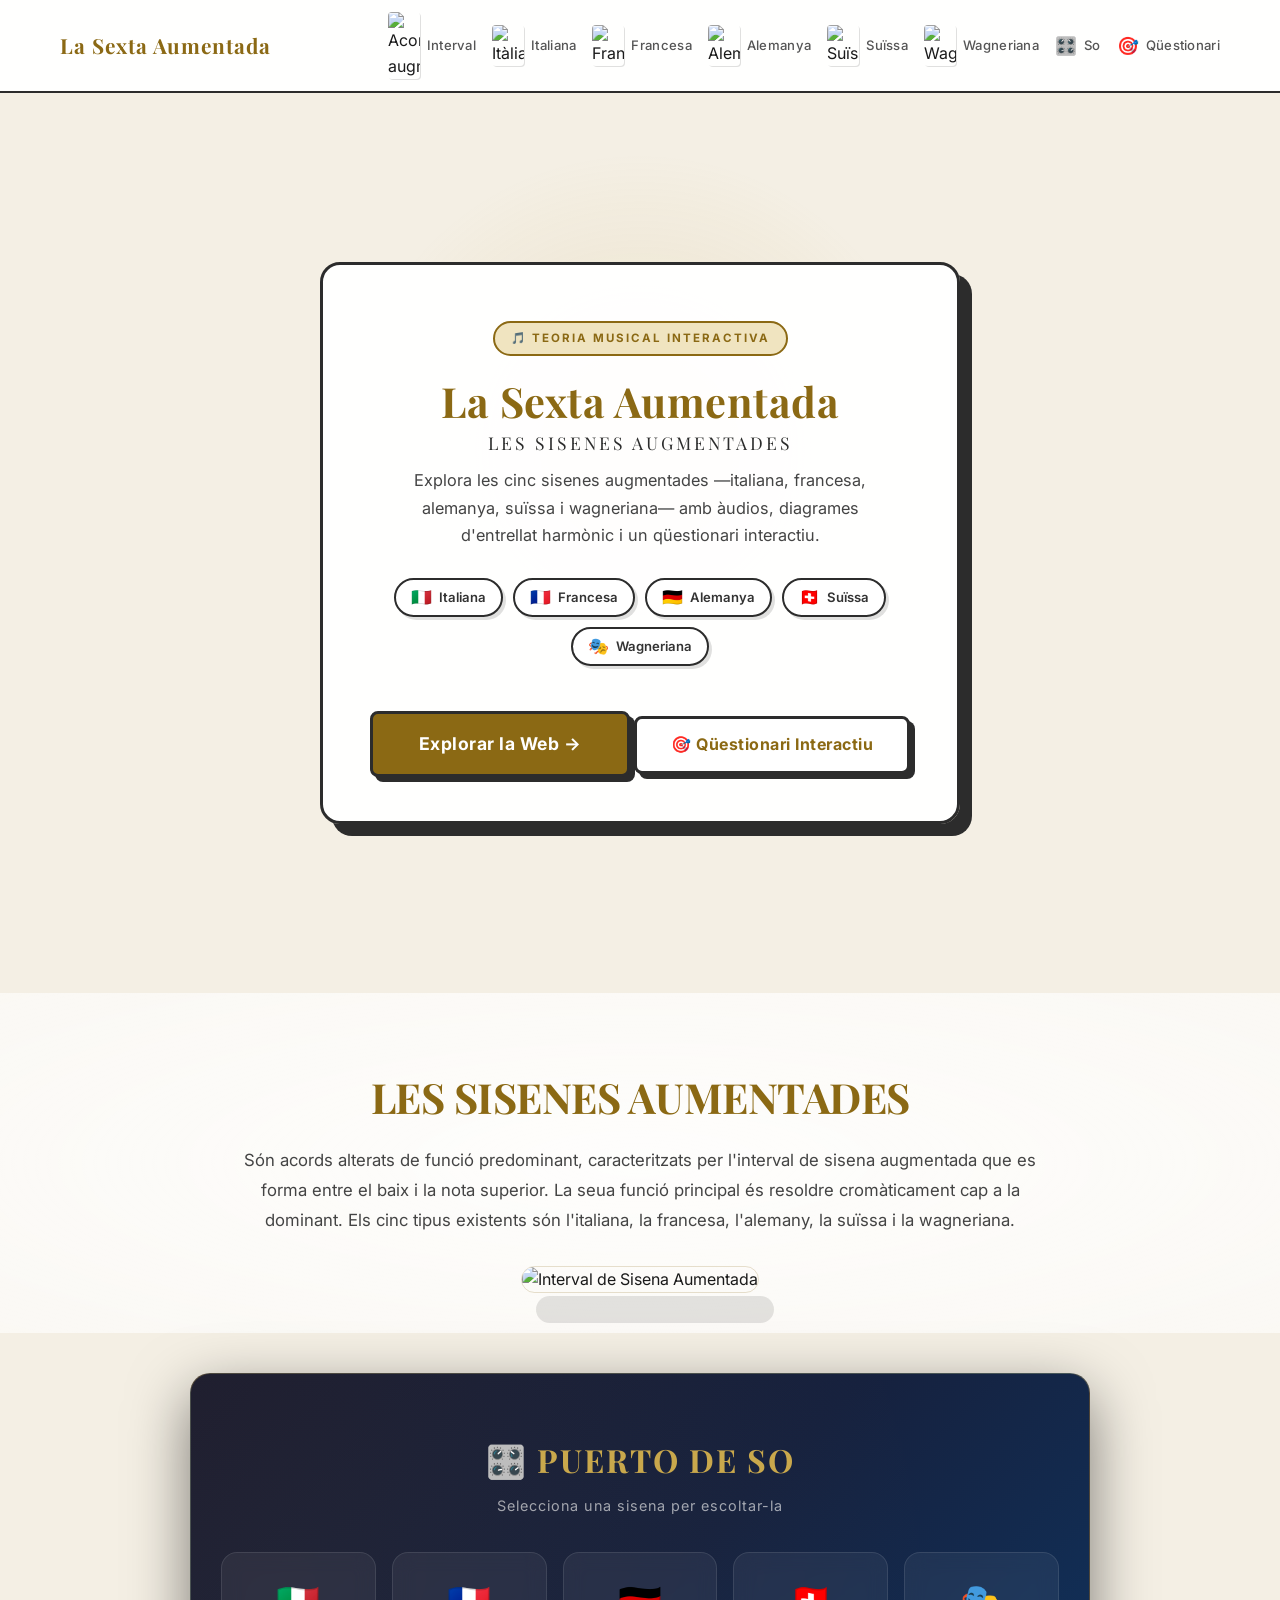
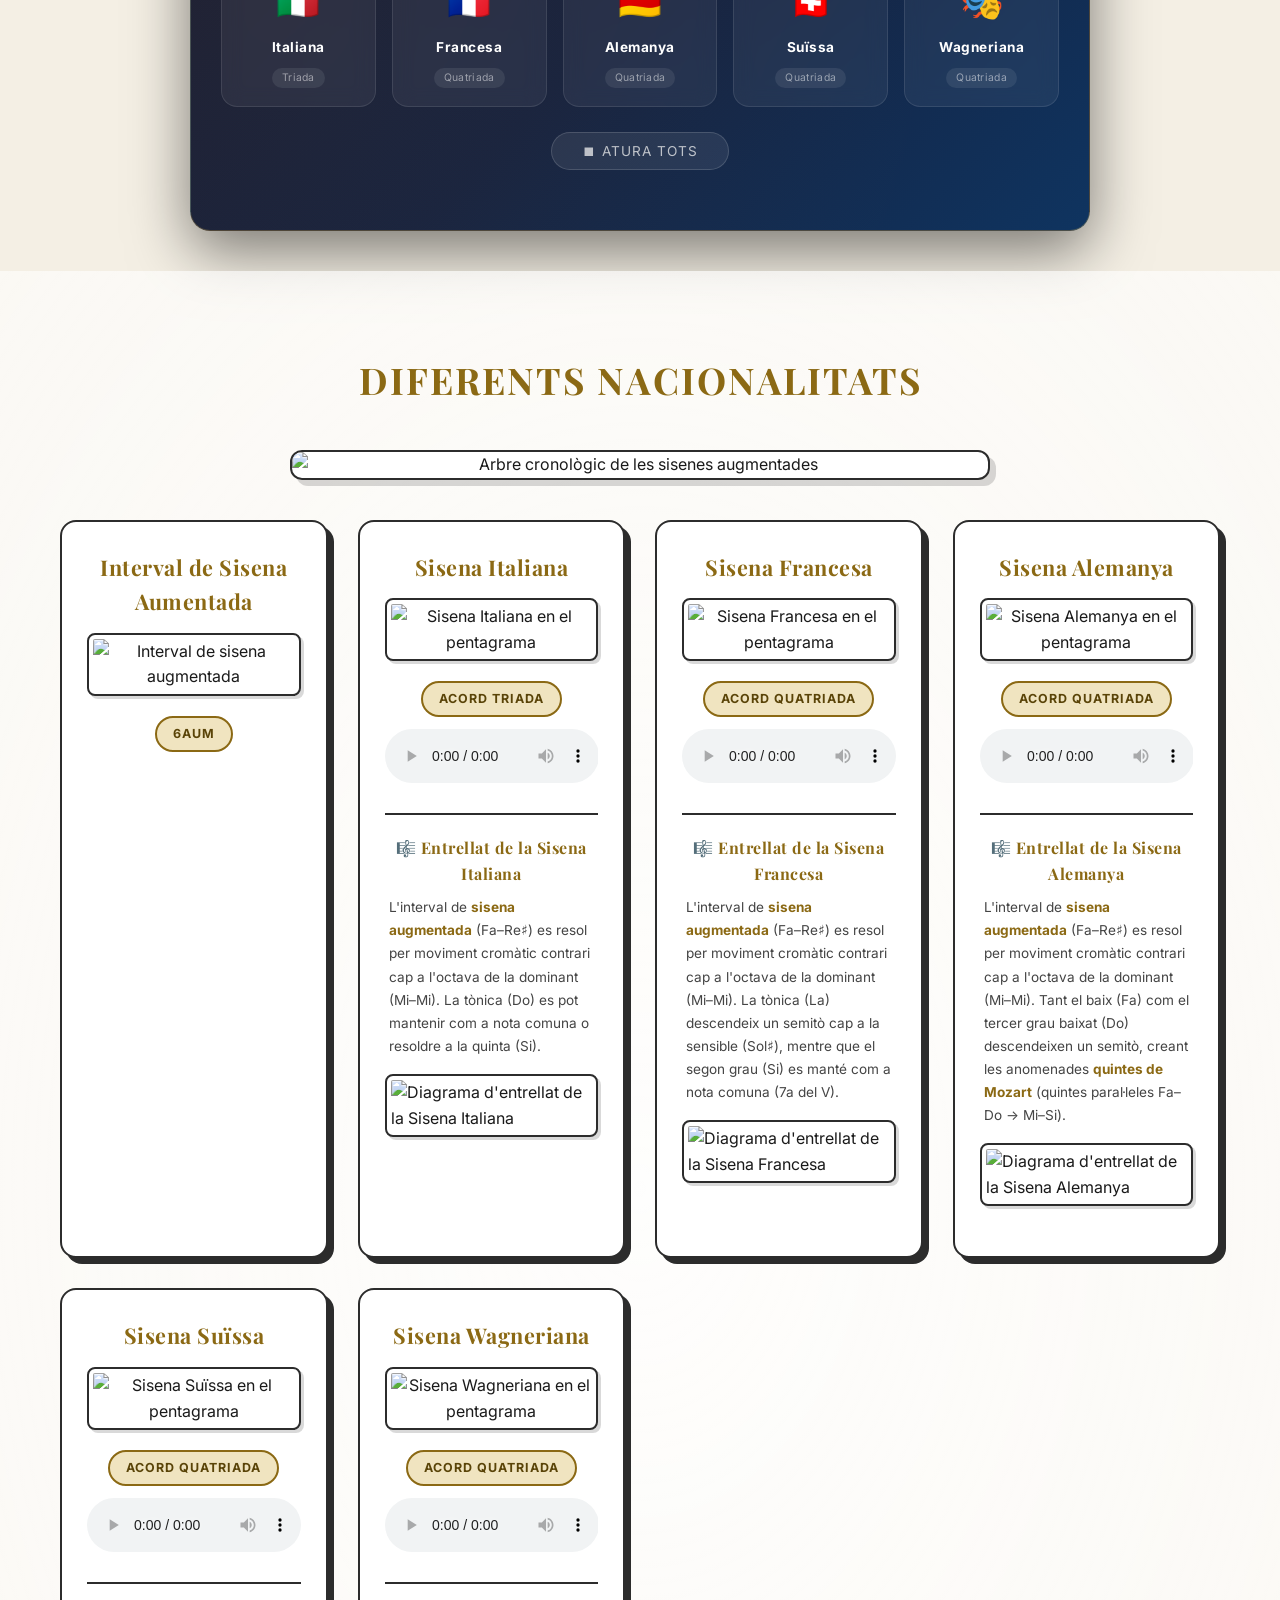
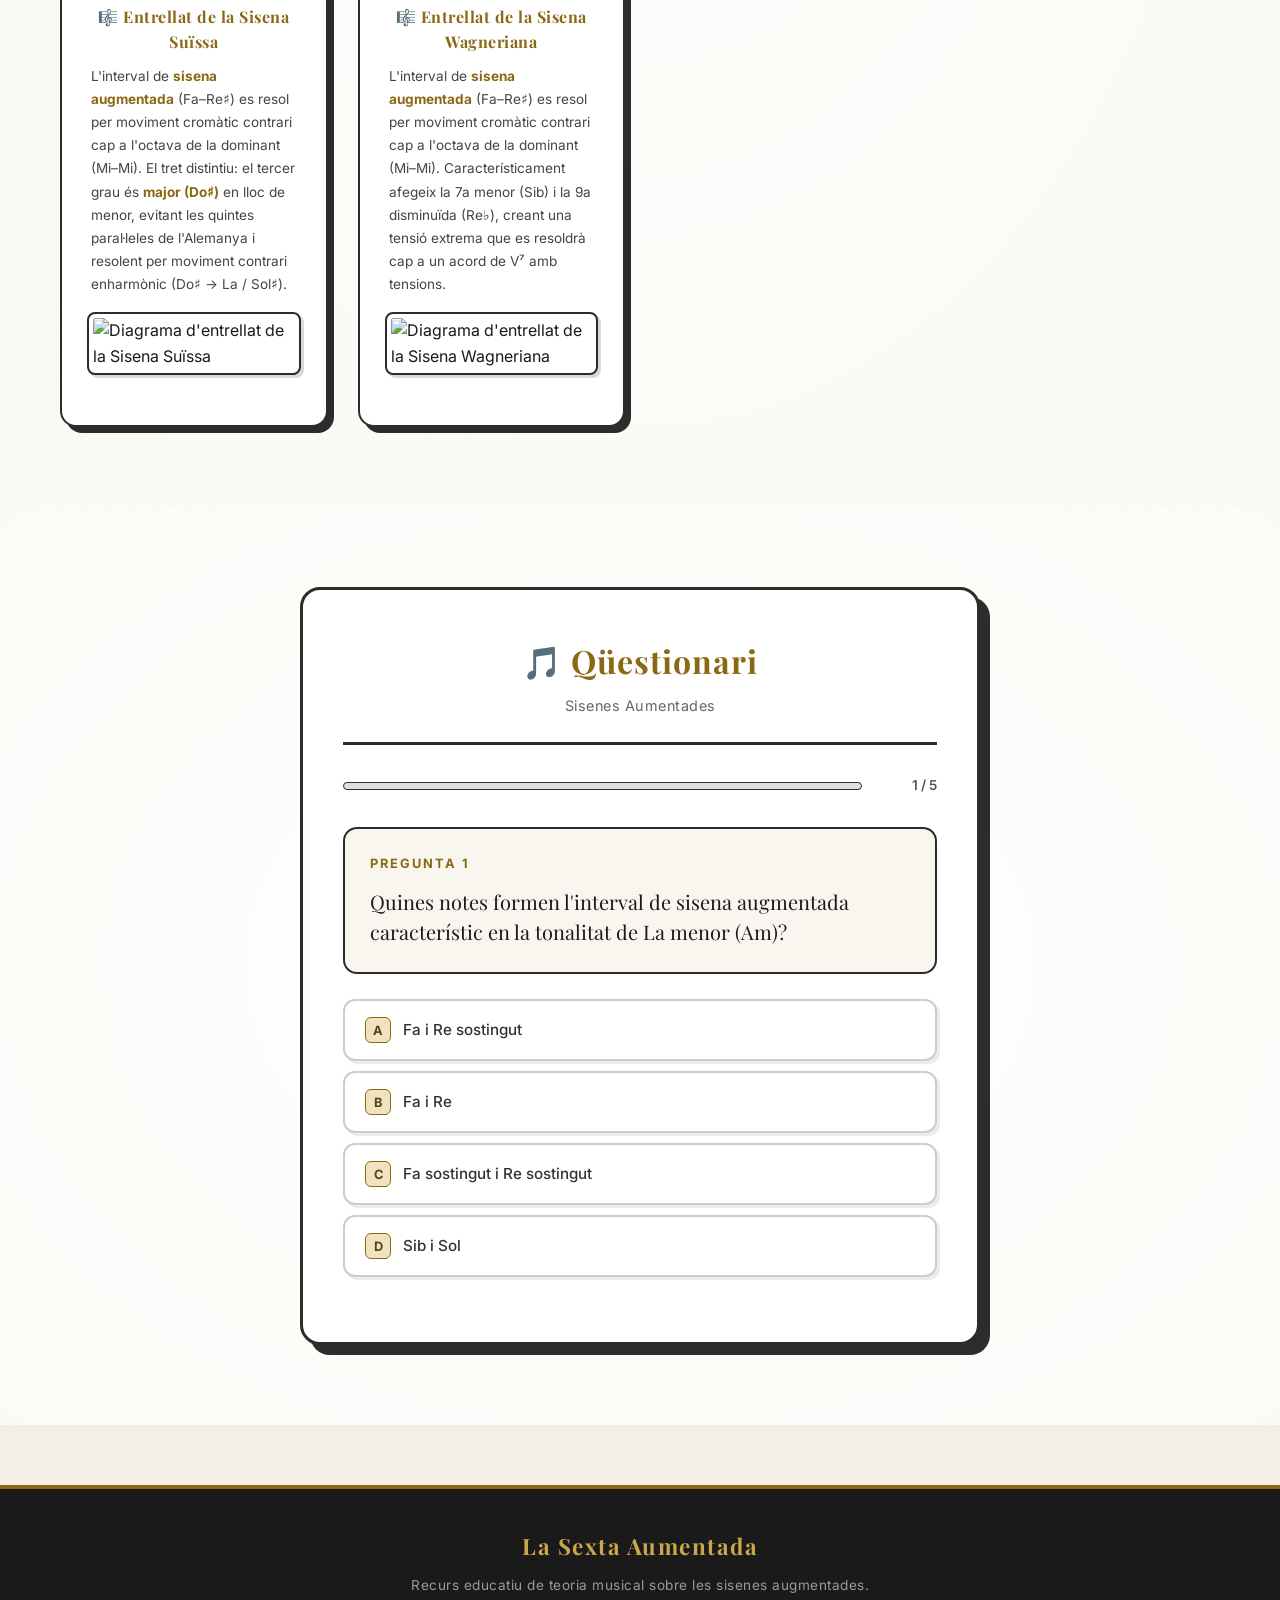
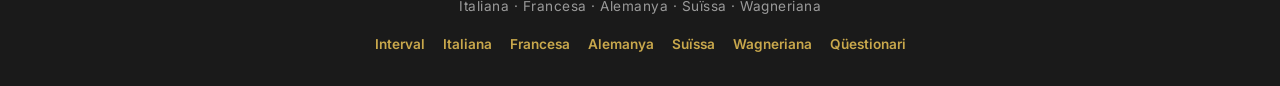
==== commit 0ec62e77: "Add Google site verification meta tag" ====
--- a/index.html
+++ b/index.html
@@ -1,6 +1,7 @@
 <!DOCTYPE html>
 <html lang="ca">
-<head>
+<head><meta name="google-site-verification" content="vmG8OdYgSU30u9j2dmLTUnv_pHhluzFGKTMYKwKkc7E" />
+    
     <meta charset="UTF-8">
     <meta name="viewport" content="width=device-width, initial-scale=1.0">
 
@@ -1506,4 +1507,4 @@
         })();
     </script>
 </body>
-</html>+</html>
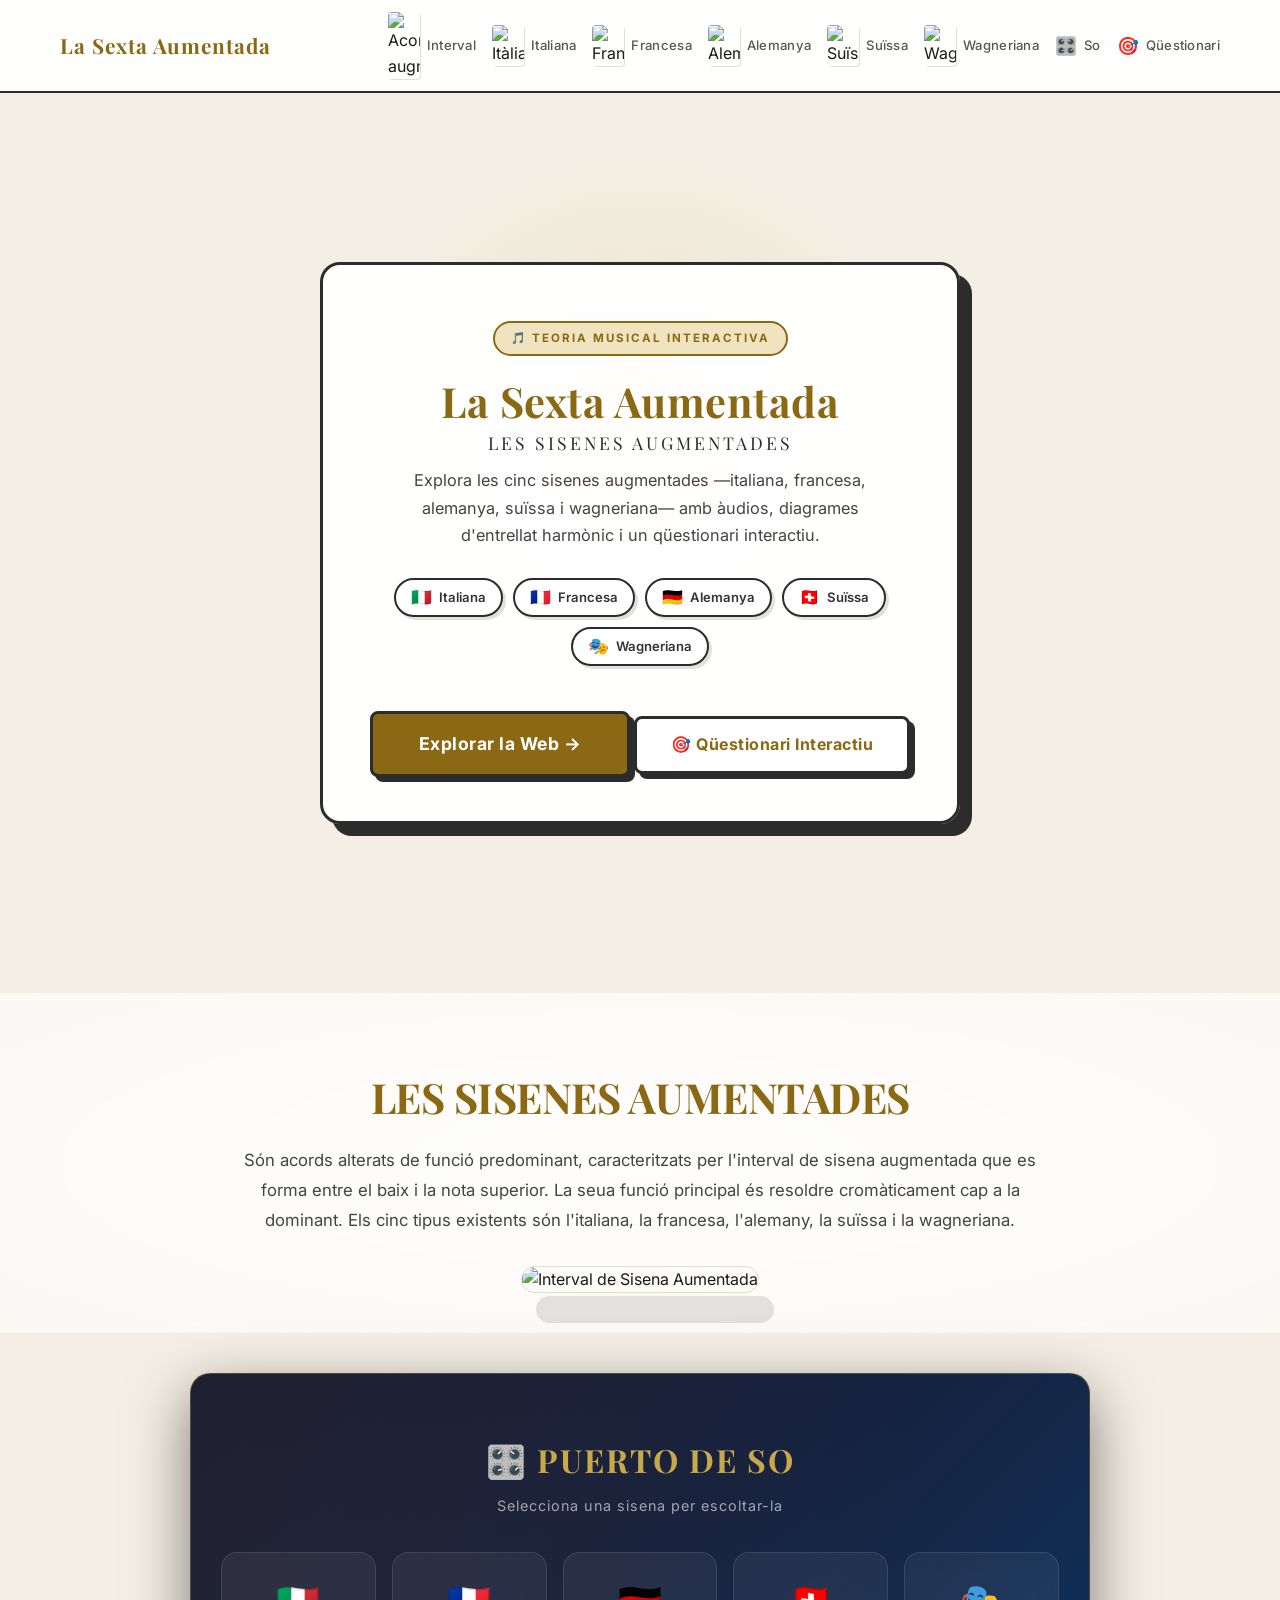
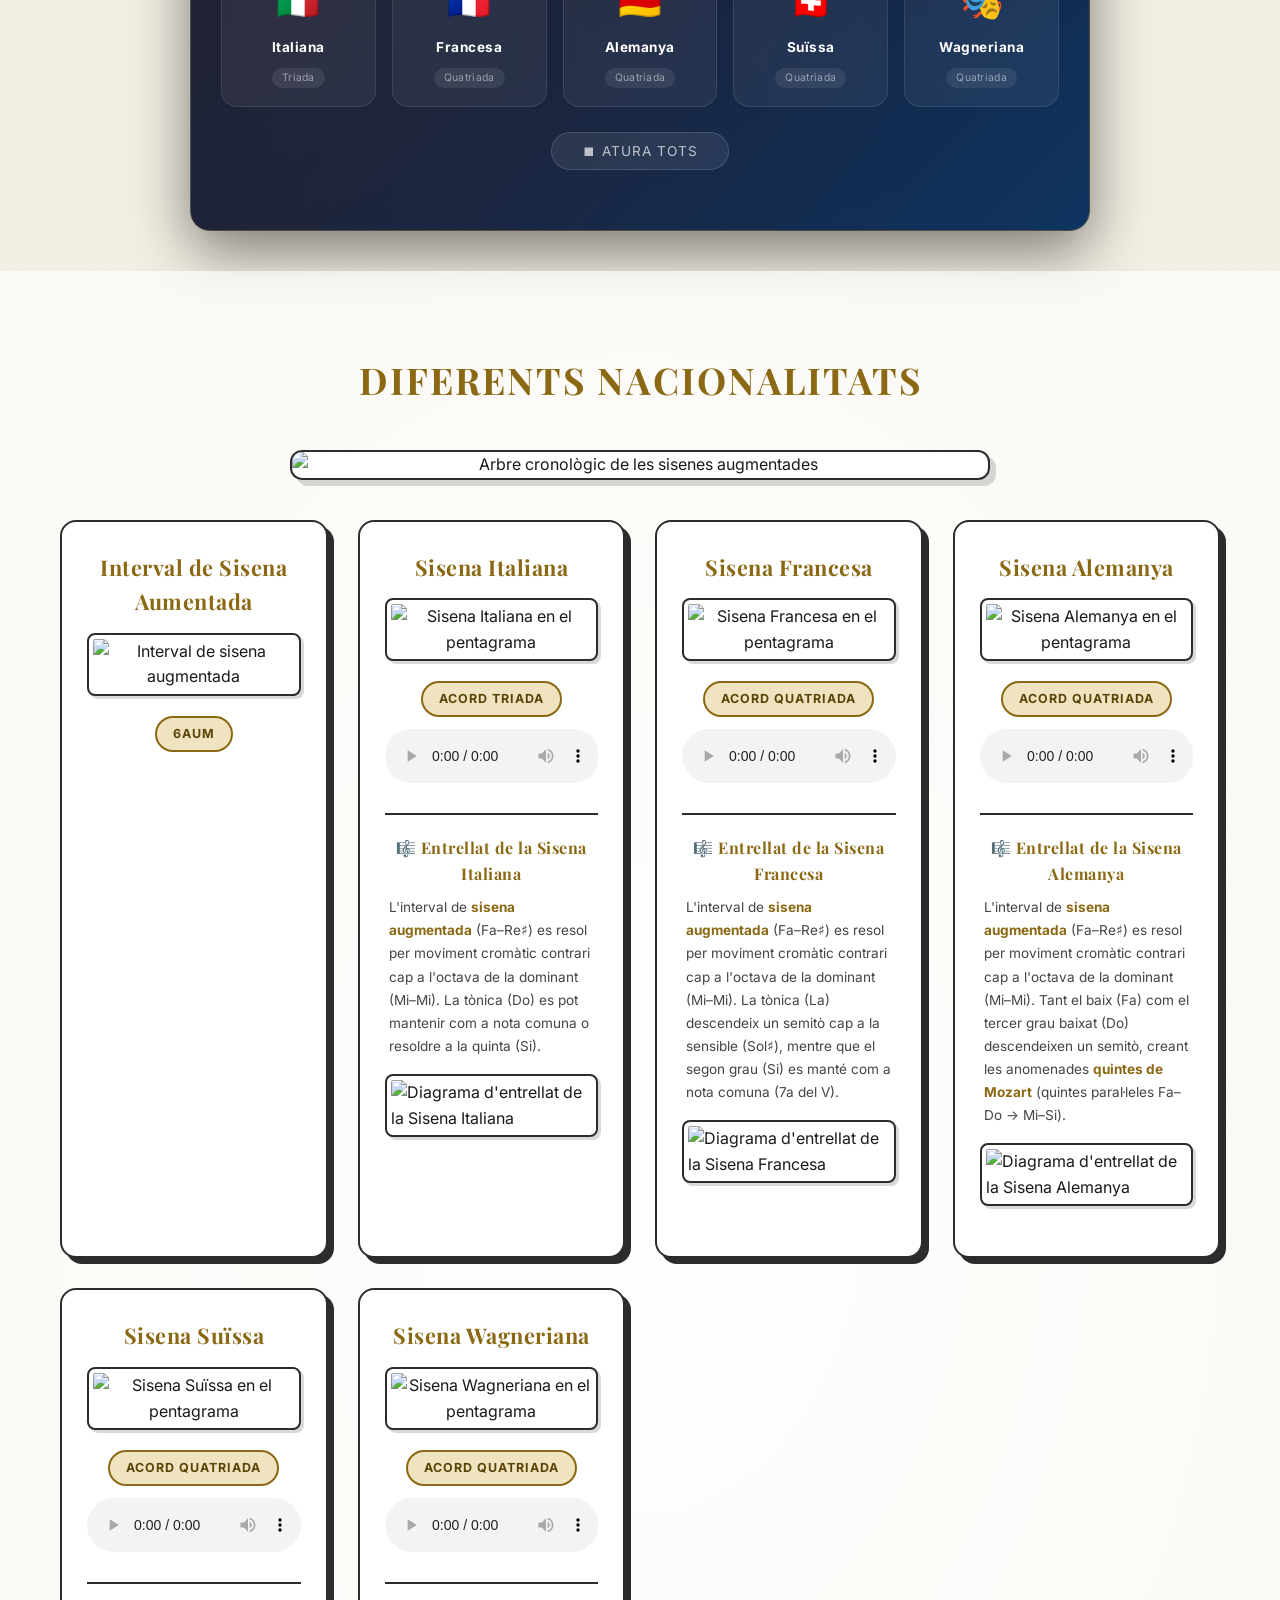
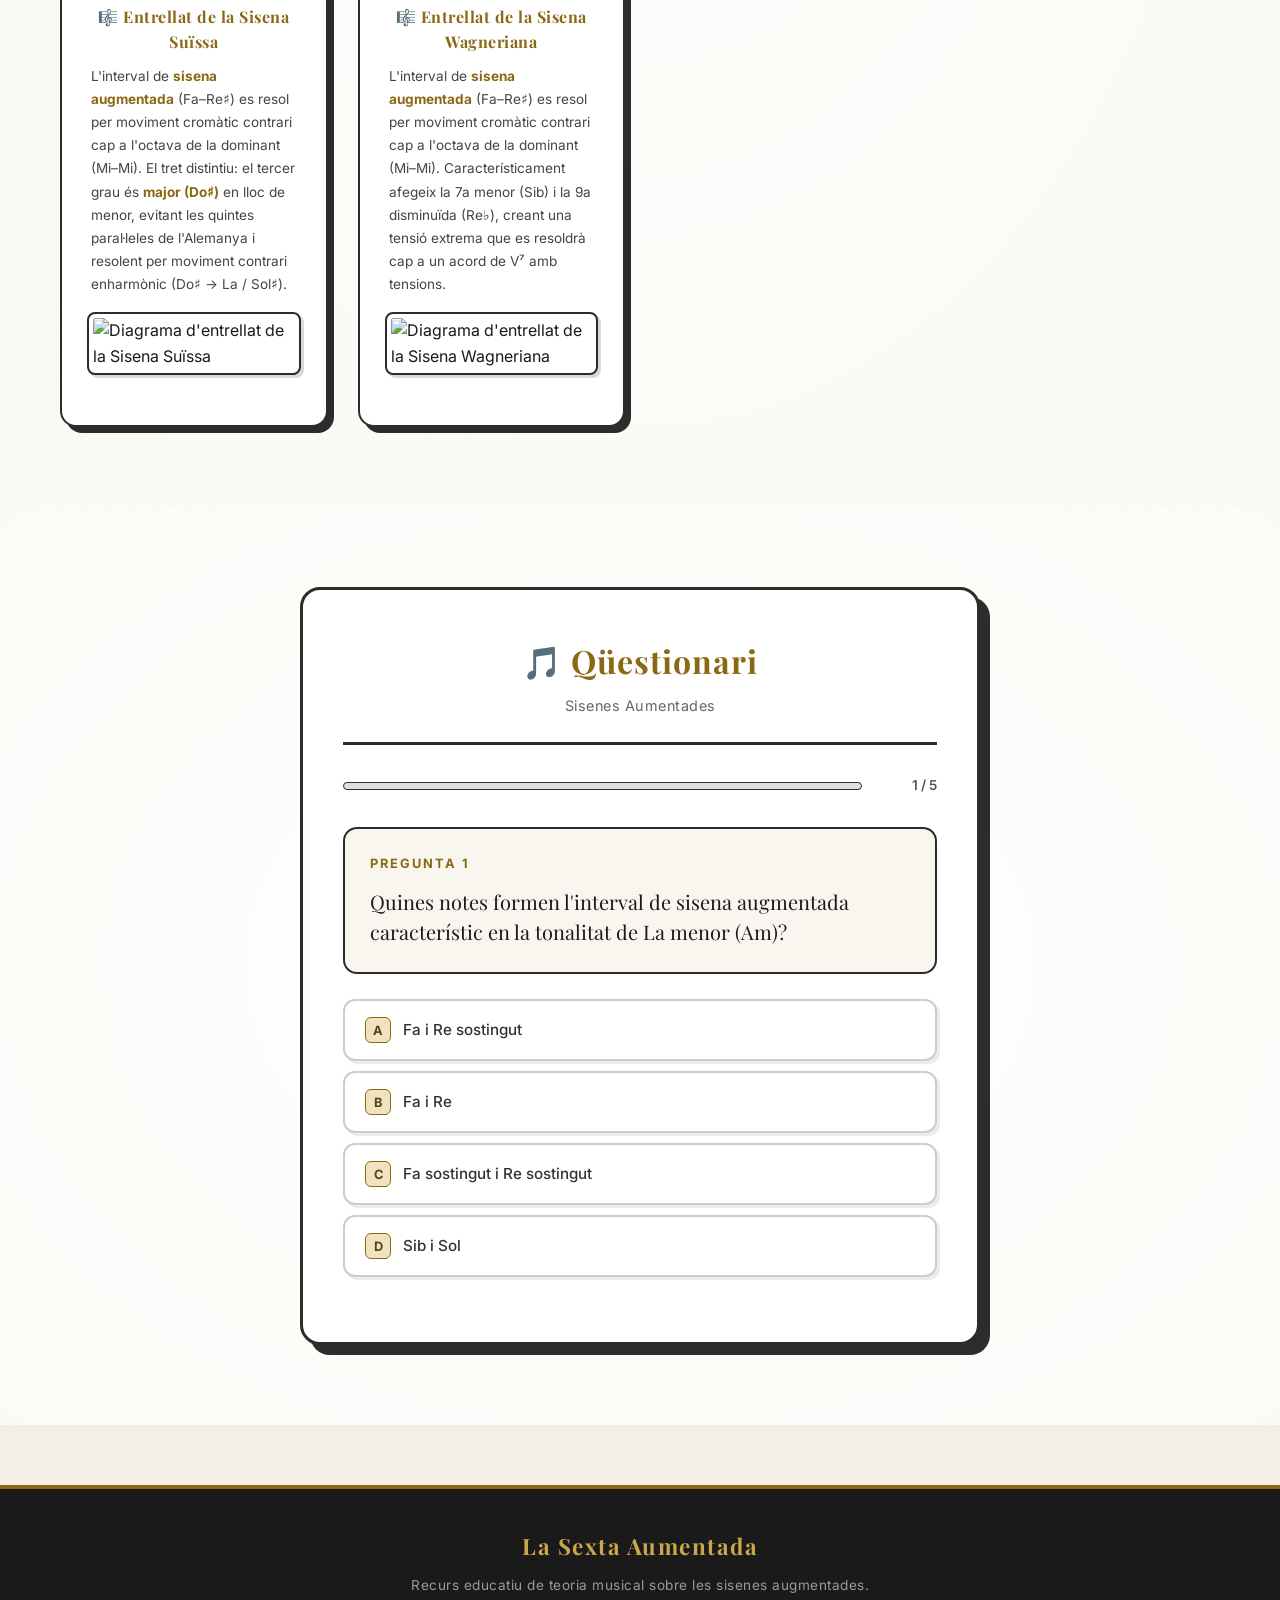
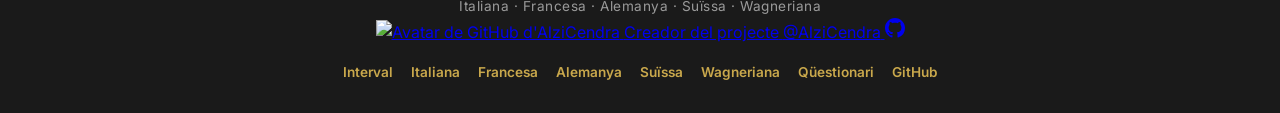
==== commit 48854001: "Add files via upload" ====
--- a/index.html
+++ b/index.html
@@ -1,7 +1,14 @@
 <!DOCTYPE html>
 <html lang="ca">
-<head><meta name="google-site-verification" content="vmG8OdYgSU30u9j2dmLTUnv_pHhluzFGKTMYKwKkc7E" />
-    
+<head>
+    <!-- Google Tag Manager -->
+    <script>(function(w,d,s,l,i){w[l]=w[l]||[];w[l].push({'gtm.start':
+    new Date().getTime(),event:'gtm.js'});var f=d.getElementsByTagName(s)[0],
+    j=d.createElement(s),dl=l!='dataLayer'?'&l='+l:'';j.async=true;j.src=
+    'https://www.googletagmanager.com/gtm.js?id='+i+dl;f.parentNode.insertBefore(j,f);
+    })(window,document,'script','dataLayer','GTM-MNF96VC7');</script>
+    <!-- End Google Tag Manager -->
+
     <meta charset="UTF-8">
     <meta name="viewport" content="width=device-width, initial-scale=1.0">
 
@@ -9,7 +16,7 @@
     <title>La Sexta Aumentada – Web Interactiva | Música</title>
     <meta name="description" content="Descobreix les sisenes augmentades: Italiana, Francesa, Alemanya, Suïssa i Wagneriana. Web interactiva amb àudios, diagrames d'entrellat harmònic i qüestionari sobre teoria musical.">
     <meta name="keywords" content="sisena augmentada, sisena italiana, sisena francesa, sisena alemanya, sisena suïssa, sisena wagneriana, música clàssica, harmonia, acords alterats, teoria musical">
-    <meta name="author" content="La Sexta Aumentada">
+    <meta name="author" content="AlziCendra">
     <meta name="robots" content="index, follow">
     <meta name="language" content="ca">
     <link rel="canonical" href="https://www.lasextaaumentada.com/">
@@ -55,922 +62,13 @@
 
     <link href="https://fonts.googleapis.com/css2?family=Playfair+Display:wght@400;700;900&family=Inter:wght@300;400;500;600;700&display=swap" rel="stylesheet">
 
-    <style>
-        /* ============================================================
-           RESET / BASE
-           ============================================================ */
-        * { margin: 0; padding: 0; box-sizing: border-box; }
-
-        :root {
-            --gold: #8b6914;
-            --gold-light: #c9a84c;
-            --ink: #2c2c2c;
-            --paper: #ffffff;
-        }
-
-        html { scroll-behavior: smooth; }
-
-        body {
-            font-family: 'Inter', -apple-system, BlinkMacSystemFont, sans-serif;
-            background: #f4efe4;
-            background-image: url('background-pentagram.svg');
-            background-repeat: repeat;
-            background-size: 400px 400px;
-            background-attachment: fixed;
-            color: #1a1a1a;
-            line-height: 1.6;
-            -webkit-font-smoothing: antialiased;
-            -moz-osx-font-smoothing: grayscale;
-            overflow-x: hidden;
-        }
-
-        .container {
-            max-width: 1200px;
-            margin: 0 auto;
-            padding: 0 20px;
-        }
-
-        /* ============================================================
-           HEADER / FLAG NAVIGATION (sticky)
-           ============================================================ */
-        .site-header {
-            position: sticky;
-            top: 0;
-            z-index: 200;
-            background: rgba(255, 255, 255, 0.96);
-            border-bottom: 2px solid var(--ink);
-            backdrop-filter: blur(6px);
-        }
-        .site-header .header-inner {
-            display: flex;
-            align-items: center;
-            justify-content: space-between;
-            gap: 16px;
-            padding: 12px 20px;
-            max-width: 1200px;
-            margin: 0 auto;
-        }
-        .site-header .logo {
-            font-family: 'Playfair Display', serif;
-            font-size: 1.3rem;
-            color: var(--gold);
-            letter-spacing: 1px;
-            font-weight: 700;
-            text-decoration: none;
-            white-space: nowrap;
-        }
-        .site-header .navbar ul {
-            display: flex;
-            gap: 16px;
-            list-style: none;
-            flex-wrap: wrap;
-            align-items: center;
-        }
-        .site-header .navbar ul li {
-            display: flex;
-            align-items: center;
-            gap: 7px;
-        }
-        .site-header .navbar ul li img {
-            width: 32px;
-            height: auto;
-            border-radius: 4px;
-            flex-shrink: 0;
-            box-shadow: 1px 1px 0 rgba(0,0,0,0.12);
-        }
-        .site-header .navbar a {
-            color: #555;
-            font-size: 0.82rem;
-            font-weight: 500;
-            text-decoration: none;
-            transition: color 0.3s;
-            letter-spacing: 0.3px;
-            white-space: nowrap;
-        }
-        .site-header .navbar a:hover { color: var(--gold); }
-        .site-header .nav-emoji { font-size: 1.1rem; line-height: 1; }
-        #menu-toggle { display: none; }
-        .menu-icono { width: 30px; display: none; cursor: pointer; }
-
-        /* ============================================================
-           HERO / LANDING (former splash)
-           ============================================================ */
-        .hero {
-            min-height: 100vh;
-            display: flex;
-            flex-direction: column;
-            align-items: center;
-            justify-content: center;
-            text-align: center;
-            padding: 40px 20px;
-            position: relative;
-        }
-        .hero::before {
-            content: '';
-            position: fixed;
-            top: 50%;
-            left: 50%;
-            width: 700px;
-            height: 700px;
-            transform: translate(-50%, -50%);
-            background: radial-gradient(circle, rgba(201,168,76,0.18) 0%, transparent 60%);
-            pointer-events: none;
-            z-index: 0;
-        }
-        .hero-card {
-            position: relative;
-            z-index: 1;
-            background: rgba(255, 255, 255, 0.96);
-            border: 3px solid var(--ink);
-            border-radius: 20px;
-            padding: 56px 44px 44px;
-            max-width: 640px;
-            width: 100%;
-            box-shadow: 12px 12px 0 var(--ink);
-            animation: rise 0.7s cubic-bezier(0.16, 1, 0.3, 1) both;
-        }
-        @keyframes rise {
-            from { opacity: 0; transform: translateY(28px); }
-            to   { opacity: 1; transform: translateY(0); }
-        }
-        .badge {
-            display: inline-block;
-            font-size: 0.72rem;
-            font-weight: 700;
-            letter-spacing: 2px;
-            text-transform: uppercase;
-            color: var(--gold);
-            background: #f0e4c0;
-            border: 2px solid var(--gold);
-            border-radius: 30px;
-            padding: 6px 16px;
-            margin-bottom: 22px;
-        }
-        .hero-card h1 {
-            font-family: 'Playfair Display', Georgia, serif;
-            font-size: 2.6rem;
-            color: var(--gold);
-            margin-bottom: 14px;
-            letter-spacing: 0.5px;
-            line-height: 1.1;
-        }
-        .hero-card h1 .accent {
-            display: block;
-            font-size: 1.1rem;
-            color: var(--ink);
-            font-weight: 400;
-            letter-spacing: 3px;
-            margin-top: 10px;
-            text-transform: uppercase;
-        }
-        p.lead {
-            font-size: 1.02rem;
-            color: #444;
-            margin-bottom: 28px;
-            line-height: 1.7;
-            max-width: 480px;
-            margin-left: auto;
-            margin-right: auto;
-        }
-        .chips {
-            display: flex;
-            flex-wrap: wrap;
-            justify-content: center;
-            gap: 10px;
-            margin-bottom: 34px;
-        }
-        .chip {
-            display: inline-flex;
-            align-items: center;
-            gap: 7px;
-            font-size: 0.82rem;
-            font-weight: 600;
-            color: #333;
-            background: #fff;
-            border: 2px solid var(--ink);
-            border-radius: 30px;
-            padding: 7px 15px;
-            box-shadow: 3px 3px 0 rgba(0,0,0,0.12);
-            transition: transform 0.25s, box-shadow 0.25s;
-        }
-        .chip:hover { transform: translateY(-3px); box-shadow: 5px 5px 0 rgba(0,0,0,0.12); }
-        .chip .flag { font-size: 1.05rem; line-height: 1; }
-
-        .btn {
-            display: inline-block;
-            padding: 16px 46px;
-            background: var(--gold);
-            color: #ffffff;
-            font-weight: 700;
-            font-size: 1.1rem;
-            border: 3px solid var(--ink);
-            border-radius: 8px;
-            text-decoration: none;
-            transition: transform 0.25s, box-shadow 0.25s, background 0.25s;
-            letter-spacing: 0.5px;
-            box-shadow: 5px 5px 0 var(--ink);
-            cursor: pointer;
-        }
-        .btn:hover { transform: translate(-2px, -2px); box-shadow: 8px 8px 0 var(--ink); background: #9c7716; }
-        .btn:active { transform: translate(2px, 2px); box-shadow: 2px 2px 0 var(--ink); }
-
-        .btn-secondary {
-            display: inline-block;
-            margin-top: 16px;
-            padding: 13px 34px;
-            background: #fff;
-            color: var(--gold);
-            font-weight: 700;
-            font-size: 1rem;
-            border: 3px solid var(--ink);
-            border-radius: 8px;
-            text-decoration: none;
-            transition: transform 0.25s, box-shadow 0.25s, background 0.25s;
-            letter-spacing: 0.5px;
-            box-shadow: 5px 5px 0 var(--ink);
-            cursor: pointer;
-        }
-        .btn-secondary:hover { transform: translate(-2px, -2px); box-shadow: 8px 8px 0 var(--ink); background: #fdf9f0; }
-        .btn-secondary:active { transform: translate(2px, 2px); box-shadow: 2px 2px 0 var(--ink); }
-
-        /* ============================================================
-           CONTENT HEADER (intro)
-           ============================================================ */
-        .content-header {
-            position: relative;
-            padding: 80px 0 40px;
-        }
-        .content-header::before {
-            content: '';
-            position: absolute;
-            top: 0; left: 0; right: 0; bottom: 0;
-            background: radial-gradient(ellipse at center, rgba(255,255,255,0.9) 0%, rgba(255,255,255,0.6) 100%);
-            pointer-events: none;
-            z-index: 0;
-        }
-        .content-header > .container { position: relative; z-index: 1; }
-        .header-txt { max-width: 800px; margin: 0 auto; text-align: center; }
-        .header-txt h2 {
-            font-family: 'Playfair Display', serif;
-            font-size: 2.6rem;
-            color: var(--gold);
-            margin-bottom: 24px;
-            line-height: 1.15;
-            letter-spacing: -0.5px;
-            font-weight: 700;
-        }
-        .header-txt p {
-            font-size: 1.05rem;
-            color: #444;
-            line-height: 1.8;
-            margin-bottom: 30px;
-        }
-        .header-img { text-align: center; margin-top: 20px; }
-        .header-img img {
-            max-width: 500px;
-            width: 100%;
-            height: auto;
-            border-radius: 50px;
-            box-shadow: 15px 30px rgba(0,0,0,0.1);
-            border: 1px solid rgba(139,105,20,0.2);
-        }
-
-        /* ============================================================
-           SOUND PORT
-           ============================================================ */
-        .sound-port-section {
-            background: linear-gradient(135deg, #1a1a2e 0%, #16213e 50%, #0f3460 100%);
-            padding: 60px 20px;
-            margin: 40px auto;
-            max-width: 900px;
-            border-radius: 20px;
-            box-shadow: 0 20px 60px rgba(0,0,0,0.5);
-            border: 1px solid rgba(201, 168, 76, 0.3);
-            position: relative;
-            overflow: hidden;
-        }
-        .sound-port-section::before {
-            content: '';
-            position: absolute;
-            top: -50%; left: -50%;
-            width: 200%; height: 200%;
-            background: radial-gradient(circle at 30% 50%, rgba(201,168,76,0.05) 0%, transparent 50%);
-            pointer-events: none;
-        }
-        .sound-port-title {
-            text-align: center;
-            font-family: 'Playfair Display', Georgia, serif;
-            font-size: 2rem;
-            color: #c9a84c;
-            margin-bottom: 8px;
-            letter-spacing: 2px;
-            position: relative;
-        }
-        .sound-port-subtitle {
-            text-align: center;
-            font-size: 0.9rem;
-            color: rgba(255,255,255,0.6);
-            margin-bottom: 35px;
-            letter-spacing: 1px;
-        }
-        .sound-port-grid {
-            display: grid;
-            grid-template-columns: repeat(auto-fit, minmax(150px, 1fr));
-            gap: 16px;
-            padding: 0 10px;
-            position: relative;
-        }
-        .sound-port-card {
-            background: rgba(255,255,255,0.06);
-            backdrop-filter: blur(10px);
-            border: 1px solid rgba(255,255,255,0.1);
-            border-radius: 16px;
-            padding: 20px 14px 18px;
-            text-align: center;
-            cursor: pointer;
-            transition: all 0.3s cubic-bezier(0.4, 0, 0.2, 1);
-            position: relative;
-            overflow: hidden;
-            user-select: none;
-        }
-        .sound-port-card:hover {
-            background: rgba(255,255,255,0.12);
-            transform: translateY(-4px);
-            box-shadow: 0 12px 30px rgba(0,0,0,0.3);
-        }
-        .sound-port-card:active { transform: translateY(-1px) scale(0.97); }
-        .sound-port-card.playing {
-            border-color: #c9a84c;
-            box-shadow: 0 0 25px rgba(201,168,76,0.3), inset 0 0 25px rgba(201,168,76,0.05);
-            background: rgba(201,168,76,0.12);
-        }
-        .sound-port-card .port-icon {
-            font-size: 2.2rem;
-            margin-bottom: 8px;
-            display: block;
-            transition: transform 0.3s;
-        }
-        .sound-port-card.playing .port-icon { animation: pulse-glow 1s ease-in-out infinite alternate; }
-        @keyframes pulse-glow {
-            0% { transform: scale(1); filter: brightness(1); }
-            100% { transform: scale(1.1); filter: brightness(1.3); }
-        }
-        .sound-port-card .port-name {
-            font-size: 0.85rem;
-            font-weight: 700;
-            color: #fff;
-            letter-spacing: 0.5px;
-            margin-bottom: 4px;
-        }
-        .sound-port-card .port-badge {
-            font-size: 0.65rem;
-            color: rgba(255,255,255,0.5);
-            letter-spacing: 0.3px;
-            background: rgba(255,255,255,0.08);
-            padding: 2px 10px;
-            border-radius: 20px;
-            display: inline-block;
-        }
-        .sound-port-card .port-wave {
-            display: none;
-            justify-content: center;
-            align-items: center;
-            gap: 3px;
-            margin-top: 10px;
-            height: 20px;
-        }
-        .sound-port-card.playing .port-wave { display: flex; }
-        .sound-port-card .port-wave span {
-            width: 3px;
-            background: #c9a84c;
-            border-radius: 3px;
-            animation: wave 0.8s ease-in-out infinite alternate;
-        }
-        .sound-port-card .port-wave span:nth-child(1) { height: 8px;  animation-delay: 0s; }
-        .sound-port-card .port-wave span:nth-child(2) { height: 14px; animation-delay: 0.15s; }
-        .sound-port-card .port-wave span:nth-child(3) { height: 6px;  animation-delay: 0.3s; }
-        .sound-port-card .port-wave span:nth-child(4) { height: 18px; animation-delay: 0.1s; }
-        .sound-port-card .port-wave span:nth-child(5) { height: 10px; animation-delay: 0.25s; }
-        @keyframes wave {
-            0% { opacity: 0.3; transform: scaleY(0.5); }
-            100% { opacity: 1; transform: scaleY(1); }
-        }
-        .sound-port-stop {
-            display: block;
-            margin: 25px auto 0;
-            background: rgba(255,255,255,0.08);
-            border: 1px solid rgba(255,255,255,0.15);
-            color: rgba(255,255,255,0.7);
-            padding: 10px 30px;
-            border-radius: 30px;
-            font-size: 0.85rem;
-            cursor: pointer;
-            transition: all 0.3s;
-            letter-spacing: 1px;
-            font-family: inherit;
-        }
-        .sound-port-stop:hover {
-            background: rgba(255, 75, 75, 0.2);
-            border-color: rgba(255, 75, 75, 0.4);
-            color: #ff6b6b;
-        }
-
-        /* ============================================================
-           INFORMATION / CARDS
-           ============================================================ */
-        .information {
-            padding: 80px 0;
-            text-align: center;
-            position: relative;
-        }
-        .information::before {
-            content: '';
-            position: absolute;
-            top: 0; left: 0; right: 0; bottom: 0;
-            background: radial-gradient(ellipse at center, rgba(255,255,255,0.9) 0%, rgba(255,255,255,0.6) 100%);
-            pointer-events: none;
-            z-index: 0;
-        }
-        .information > .container { position: relative; z-index: 1; }
-        .information h2.section-title {
-            font-family: 'Playfair Display', serif;
-            font-size: 2.3rem;
-            color: var(--gold);
-            margin-bottom: 40px;
-            letter-spacing: 2px;
-            font-weight: 700;
-        }
-        .crono-img img {
-            max-width: 90%;
-            width: 700px;
-            height: auto;
-            border-radius: 12px;
-            border: 2px solid var(--ink);
-            box-shadow: 6px 6px 0 rgba(0,0,0,0.15);
-            margin: 20px auto 40px;
-            display: block;
-            background: #fff;
-        }
-        .btn-1 {
-            display: inline-block;
-            padding: 12px 30px;
-            background: var(--gold);
-            color: #ffffff;
-            font-weight: 600;
-            font-size: 0.95rem;
-            border-radius: 4px;
-            text-decoration: none;
-            transition: transform 0.3s, box-shadow 0.3s;
-            letter-spacing: 0.5px;
-        }
-        .btn-1:hover { transform: translateY(-2px); box-shadow: 0 6px 20px rgba(139,105,20,0.3); }
-
-        .information-box {
-            display: grid;
-            grid-template-columns: repeat(auto-fit, minmax(250px, 1fr));
-            gap: 30px;
-            width: 100%;
-            margin-top: 20px;
-        }
-        .card-1 {
-            background: #ffffff;
-            border: 2px solid var(--ink);
-            border-radius: 16px;
-            padding: 28px 25px 30px;
-            text-align: center;
-            transition: transform 0.3s, box-shadow 0.3s;
-            scroll-margin-top: 100px;
-            box-shadow: 6px 6px 0 var(--ink);
-        }
-        .card-1:hover { transform: translateY(-5px); box-shadow: 10px 10px 0 var(--ink); }
-        .card-1 img {
-            width: 100%;
-            max-width: 300px;
-            height: auto;
-            border-radius: 8px;
-            margin-bottom: 20px;
-            border: 2px solid var(--ink);
-            background: #fff;
-            padding: 4px;
-            box-shadow: 3px 3px 0 rgba(0,0,0,0.15);
-        }
-        .card-1 h3 {
-            font-family: 'Playfair Display', serif;
-            font-size: 1.35rem;
-            color: var(--gold);
-            margin-bottom: 14px;
-            letter-spacing: 0.5px;
-        }
-        .card-1 span.badge-type {
-            display: inline-block;
-            padding: 6px 16px;
-            background: #f0e4c0;
-            color: #5a4408;
-            font-size: 0.78rem;
-            font-weight: 700;
-            border-radius: 20px;
-            border: 2px solid var(--gold);
-            letter-spacing: 1px;
-            text-transform: uppercase;
-        }
-        .card-1 audio { width: 100%; margin-top: 12px; }
-
-        /* Entrellat section (voice leading diagram) */
-        .entrellat-section {
-            margin-top: 22px;
-            padding-top: 20px;
-            border-top: 2px solid var(--ink);
-            text-align: left;
-        }
-        .entrellat-section h4 {
-            font-family: 'Playfair Display', serif;
-            font-size: 1rem;
-            color: var(--gold);
-            margin-bottom: 10px;
-            letter-spacing: 0.5px;
-            text-align: center;
-        }
-        .entrellat-desc {
-            font-size: 0.85rem;
-            color: #444;
-            line-height: 1.7;
-            margin-bottom: 16px;
-            padding: 0 4px;
-            text-align: left;
-        }
-        .entrellat-desc strong { color: var(--gold); font-weight: 700; }
-        .entrellat-img {
-            width: 100%;
-            max-width: 100%;
-            height: auto;
-            border-radius: 8px;
-            border: 2px solid var(--ink);
-            background: #fff;
-            padding: 6px;
-            display: block;
-            box-shadow: 3px 3px 0 rgba(0,0,0,0.1);
-        }
-
-        /* ============================================================
-           QUIZ
-           ============================================================ */
-        .quiz-section {
-            padding: 80px 0;
-            position: relative;
-        }
-        .quiz-section::before {
-            content: '';
-            position: absolute;
-            top: 0; left: 0; right: 0; bottom: 0;
-            background: radial-gradient(ellipse at center, rgba(255,255,255,0.92) 0%, rgba(255,255,255,0.7) 100%);
-            pointer-events: none;
-            z-index: 0;
-        }
-        .quiz-wrapper {
-            position: relative;
-            z-index: 1;
-            width: 100%;
-            max-width: 720px;
-            margin: 0 auto;
-            padding: 0 20px;
-        }
-        .quiz-container {
-            background: #ffffff;
-            border: 3px solid var(--ink);
-            border-radius: 20px;
-            padding: 45px 40px;
-            box-shadow: 10px 10px 0 var(--ink);
-        }
-        .quiz-header {
-            text-align: center;
-            margin-bottom: 30px;
-            padding-bottom: 25px;
-            border-bottom: 3px solid var(--ink);
-        }
-        .quiz-header h2 {
-            font-family: 'Playfair Display', serif;
-            font-size: 2rem;
-            color: var(--gold);
-            letter-spacing: 1px;
-            font-weight: 700;
-        }
-        .quiz-header .subtitle {
-            color: #666;
-            font-size: 0.9rem;
-            margin-top: 8px;
-            font-weight: 400;
-            letter-spacing: 0.5px;
-        }
-        .progress-wrapper {
-            display: flex;
-            align-items: center;
-            gap: 15px;
-            margin-bottom: 30px;
-        }
-        .progress-track {
-            flex: 1;
-            height: 8px;
-            background: #e0e0e0;
-            border-radius: 4px;
-            overflow: hidden;
-            border: 1px solid var(--ink);
-        }
-        .progress-fill {
-            height: 100%;
-            width: 0%;
-            background: var(--gold);
-            border-radius: 4px;
-            transition: width 0.4s ease;
-        }
-        .progress-counter {
-            font-size: 0.85rem;
-            color: #555;
-            font-weight: 600;
-            min-width: 60px;
-            text-align: right;
-        }
-        .question-card {
-            background: #f9f6f0;
-            border: 2px solid var(--ink);
-            border-radius: 14px;
-            padding: 25px;
-            margin-bottom: 25px;
-        }
-        .question-number {
-            font-size: 0.8rem;
-            color: var(--gold);
-            text-transform: uppercase;
-            letter-spacing: 2px;
-            font-weight: 700;
-            margin-bottom: 12px;
-        }
-        .question-text {
-            font-family: 'Playfair Display', serif;
-            font-size: 1.25rem;
-            color: #1a1a1a;
-            line-height: 1.5;
-        }
-        .options-list {
-            list-style: none;
-            display: flex;
-            flex-direction: column;
-            gap: 10px;
-            margin-bottom: 20px;
-        }
-        .option-item {
-            background: #ffffff;
-            border: 2px solid #cccccc;
-            border-radius: 12px;
-            padding: 16px 20px;
-            cursor: pointer;
-            transition: all 0.25s ease;
-            font-weight: 500;
-            font-size: 0.95rem;
-            color: #333;
-            position: relative;
-            overflow: hidden;
-            box-shadow: 3px 3px 0 rgba(0,0,0,0.08);
-        }
-        .option-item::before {
-            content: '';
-            position: absolute;
-            left: 0; top: 0;
-            width: 4px; height: 100%;
-            background: transparent;
-            transition: background 0.25s ease;
-        }
-        .option-item:hover:not(.disabled) {
-            border-color: var(--gold);
-            background: #fdf9f0;
-            color: #1a1a1a;
-            transform: translateX(4px);
-            box-shadow: 5px 5px 0 rgba(0,0,0,0.08);
-        }
-        .option-item:hover:not(.disabled)::before { background: var(--gold); }
-        .option-item.correct { border-color: #2e7d32; background: #e8f5e9; color: #1b5e20; }
-        .option-item.correct::before { background: #2e7d32; }
-        .option-item.incorrect { border-color: #c62828; background: #ffebee; color: #b71c1c; }
-        .option-item.incorrect::before { background: #c62828; }
-        .option-item.disabled { cursor: default; opacity: 0.7; }
-        .option-item .option-letter {
-            display: inline-block;
-            width: 26px; height: 26px;
-            line-height: 26px;
-            text-align: center;
-            background: #f0e4c0;
-            border-radius: 6px;
-            font-size: 0.8rem;
-            font-weight: 700;
-            color: #5a4408;
-            margin-right: 12px;
-            border: 1px solid var(--gold);
-        }
-        .option-item.correct .option-letter { background: #c8e6c9; border-color: #2e7d32; color: #1b5e20; }
-        .option-item.incorrect .option-letter { background: #ffcdd2; border-color: #c62828; color: #b71c1c; }
-        .feedback-box {
-            padding: 20px 24px;
-            border-radius: 12px;
-            margin-bottom: 20px;
-            display: none;
-            font-size: 0.95rem;
-            line-height: 1.6;
-            border-left: 5px solid transparent;
-            animation: fadeSlideIn 0.3s ease;
-        }
-        @keyframes fadeSlideIn {
-            from { opacity: 0; transform: translateY(-8px); }
-            to   { opacity: 1; transform: translateY(0); }
-        }
-        .feedback-box.correct {
-            display: block;
-            background: #e8f5e9;
-            border-left-color: #2e7d32;
-            color: #1b5e20;
-            border: 2px solid #2e7d32;
-        }
-        .feedback-box.incorrect {
-            display: block;
-            background: #ffebee;
-            border-left-color: #c62828;
-            color: #b71c1c;
-            border: 2px solid #c62828;
-        }
-        .feedback-box .fb-label {
-            font-weight: 700;
-            font-size: 0.85rem;
-            text-transform: uppercase;
-            letter-spacing: 1px;
-            margin-bottom: 6px;
-        }
-        .feedback-box.correct .fb-label { color: #2e7d32; }
-        .feedback-box.incorrect .fb-label { color: #c62828; }
-        .action-btn {
-            display: none;
-            width: 100%;
-            padding: 16px;
-            background: var(--gold);
-            color: #ffffff;
-            border: 2px solid var(--ink);
-            border-radius: 12px;
-            font-size: 1rem;
-            font-weight: 700;
-            font-family: 'Inter', sans-serif;
-            cursor: pointer;
-            transition: all 0.25s ease;
-            text-transform: uppercase;
-            letter-spacing: 1px;
-            box-shadow: 4px 4px 0 var(--ink);
-        }
-        .action-btn:hover { transform: translateY(-2px); box-shadow: 6px 6px 0 var(--ink); }
-        #result-screen {
-            display: none;
-            text-align: center;
-            padding: 20px 0;
-            animation: fadeSlideIn 0.4s ease;
-        }
-        .result-icon { font-size: 4rem; margin-bottom: 15px; }
-        #result-screen h3 {
-            font-family: 'Playfair Display', serif;
-            font-size: 2rem;
-            color: var(--gold);
-            margin-bottom: 10px;
-        }
-        #result-screen p { color: #666; font-size: 1rem; }
-        .score-box {
-            display: inline-block;
-            margin: 25px auto;
-            padding: 20px 50px;
-            background: #f9f6f0;
-            border: 2px solid var(--ink);
-            border-radius: 14px;
-            box-shadow: 5px 5px 0 rgba(0,0,0,0.1);
-        }
-        .score-num {
-            font-family: 'Playfair Display', serif;
-            font-size: 3.5rem;
-            color: var(--gold);
-            font-weight: 700;
-        }
-        #score-comment {
-            color: #555;
-            font-size: 1rem;
-            max-width: 450px;
-            margin: 0 auto 30px;
-            line-height: 1.6;
-        }
-        .result-actions {
-            display: flex;
-            gap: 15px;
-            justify-content: center;
-            flex-wrap: wrap;
-        }
-        .result-actions .action-btn { display: inline-block; width: auto; min-width: 200px; }
-        .back-link {
-            display: inline-flex;
-            align-items: center;
-            gap: 8px;
-            color: #555;
-            text-decoration: none;
-            font-weight: 600;
-            font-size: 0.9rem;
-            padding: 14px 28px;
-            border: 2px solid var(--ink);
-            border-radius: 12px;
-            transition: all 0.25s ease;
-            box-shadow: 3px 3px 0 rgba(0,0,0,0.08);
-        }
-        .back-link:hover {
-            color: var(--gold);
-            border-color: var(--gold);
-            background: #fdf9f0;
-            box-shadow: 5px 5px 0 rgba(0,0,0,0.08);
-        }
-
-        /* ============================================================
-           FOOTER
-           ============================================================ */
-        .site-footer {
-            background: #1a1a1a;
-            color: #cfcfcf;
-            text-align: center;
-            padding: 40px 20px 30px;
-            margin-top: 60px;
-            border-top: 4px solid var(--gold);
-        }
-        .site-footer .footer-logo {
-            font-family: 'Playfair Display', serif;
-            font-size: 1.4rem;
-            color: #c9a84c;
-            letter-spacing: 1.5px;
-            font-weight: 700;
-            margin-bottom: 10px;
-        }
-        .site-footer p {
-            font-size: 0.85rem;
-            color: #9a9a9a;
-            letter-spacing: 0.5px;
-            line-height: 1.6;
-        }
-        .site-footer .footer-links {
-            margin-top: 16px;
-            display: flex;
-            gap: 18px;
-            justify-content: center;
-            flex-wrap: wrap;
-        }
-        .site-footer .footer-links a {
-            color: #c9a84c;
-            text-decoration: none;
-            font-size: 0.85rem;
-            font-weight: 600;
-            transition: color 0.3s;
-        }
-        .site-footer .footer-links a:hover { color: #ffffff; }
-
-        /* ============================================================
-           RESPONSIVE
-           ============================================================ */
-        @media (max-width: 768px) {
-            .menu-icono { display: block; }
-            .site-header .navbar ul {
-                display: none;
-                flex-direction: column;
-                align-items: flex-start;
-                background: rgba(255, 255, 255, 0.98);
-                position: absolute;
-                top: 100%;
-                left: 0;
-                width: 100%;
-                padding: 20px;
-                z-index: 100;
-                list-style: none;
-                border-bottom: 2px solid var(--ink);
-                box-shadow: 0 6px 20px rgba(0,0,0,0.1);
-            }
-            #menu-toggle:checked ~ .navbar ul { display: flex; }
-            .information-box { grid-template-columns: 1fr; }
-            .information h2.section-title { font-size: 1.7rem; }
-            .crono-img img { width: 100%; }
-            .header-img img { max-width: 100%; }
-        }
-        @media (max-width: 600px) {
-            .hero-card { padding: 40px 24px 32px; box-shadow: 8px 8px 0 var(--ink); }
-            .hero-card h1 { font-size: 2rem; }
-            .btn { padding: 14px 34px; font-size: 1rem; }
-            .sound-port-grid { grid-template-columns: repeat(2, 1fr); gap: 10px; }
-            .sound-port-section { padding: 35px 12px; margin: 25px 10px; border-radius: 14px; }
-            .sound-port-title { font-size: 1.5rem; }
-            .sound-port-card { padding: 16px 10px 14px; }
-            .quiz-container { padding: 25px 20px; }
-            .quiz-header h2 { font-size: 1.5rem; }
-            .question-text { font-size: 1.1rem; }
-            .score-num { font-size: 2.5rem; }
-            .result-actions { flex-direction: column; align-items: center; }
-            .result-actions .action-btn { width: 100%; }
-        }
-    </style>
+    <link rel="stylesheet" href="style.css">
 </head>
 <body>
+    <!-- Google Tag Manager (noscript) -->
+    <noscript><iframe src="https://www.googletagmanager.com/ns.html?id=GTM-MNF96VC7"
+    height="0" width="0" style="display:none;visibility:hidden"></iframe></noscript>
+    <!-- End Google Tag Manager (noscript) -->
 
     <!-- Audio de benvinguda: intenta sonar automàticament; si el navegador ho bloqueja, sona al primer clic -->
     <audio id="welcomeAudio" preload="auto">
@@ -1236,6 +334,19 @@
     <footer class="site-footer">
         <div class="footer-logo">La Sexta Aumentada</div>
         <p>Recurs educatiu de teoria musical sobre les sisenes augmentades.<br>Italiana · Francesa · Alemanya · Suïssa · Wagneriana</p>
+
+        <!-- Perfil de GitHub de l'autor -->
+        <a class="github-author" href="https://github.com/AlziCendra" target="_blank" rel="noopener noreferrer">
+            <img class="github-avatar" src="https://avatars.githubusercontent.com/u/305638890?v=4" alt="Avatar de GitHub d'AlziCendra">
+            <span class="github-author-text">
+                <span class="github-author-label">Creador del projecte</span>
+                <span class="github-author-name">@AlziCendra</span>
+            </span>
+            <svg class="github-icon" viewBox="0 0 16 16" width="20" height="20" aria-hidden="true">
+                <path fill="currentColor" d="M8 0C3.58 0 0 3.58 0 8c0 3.54 2.29 6.53 5.47 7.59.4.07.55-.17.55-.38 0-.19-.01-.82-.01-1.49-2.01.37-2.53-.49-2.69-.94-.09-.23-.48-.94-.82-1.13-.28-.15-.68-.52-.01-.53.63-.01 1.08.58 1.23.82.72 1.21 1.87.87 2.33.66.07-.52.28-.87.51-1.07-1.78-.2-3.64-.89-3.64-3.95 0-.87.31-1.59.82-2.15-.08-.2-.36-1.02.08-2.12 0 0 .67-.21 2.2.82.64-.18 1.32-.27 2-.27.68 0 1.36.09 2 .27 1.53-1.04 2.2-.82 2.2-.82.44 1.1.16 1.92.08 2.12.51.56.82 1.27.82 2.15 0 3.07-1.87 3.75-3.65 3.95.29.25.54.73.54 1.48 0 1.07-.01 1.93-.01 2.2 0 .21.15.46.55.38A8.013 8.013 0 0 0 16 8c0-4.42-3.58-8-8-8z"></path>
+            </svg>
+        </a>
+
         <div class="footer-links">
             <a href="#card-interval">Interval</a>
             <a href="#card-italiana">Italiana</a>
@@ -1244,6 +355,7 @@
             <a href="#card-suissa">Suïssa</a>
             <a href="#card-wagneriana">Wagneriana</a>
             <a href="#quiz">Qüestionari</a>
+            <a href="https://github.com/AlziCendra" target="_blank" rel="noopener noreferrer">GitHub</a>
         </div>
     </footer>
 
@@ -1507,4 +619,4 @@
         })();
     </script>
 </body>
-</html>
+</html>
--- a/style.css
+++ b/style.css
@@ -0,0 +1,912 @@
+/* ============================================================
+   RESET / BASE
+   ============================================================ */
+* { margin: 0; padding: 0; box-sizing: border-box; }
+
+:root {
+    --gold: #8b6914;
+    --gold-light: #c9a84c;
+    --ink: #2c2c2c;
+    --paper: #ffffff;
+}
+
+html { scroll-behavior: smooth; }
+
+body {
+    font-family: 'Inter', -apple-system, BlinkMacSystemFont, sans-serif;
+    background: #f4efe4;
+    background-image: url('background-pentagram.svg');
+    background-repeat: repeat;
+    background-size: 400px 400px;
+    background-attachment: fixed;
+    color: #1a1a1a;
+    line-height: 1.6;
+    -webkit-font-smoothing: antialiased;
+    -moz-osx-font-smoothing: grayscale;
+    overflow-x: hidden;
+}
+
+.container {
+    max-width: 1200px;
+    margin: 0 auto;
+    padding: 0 20px;
+}
+
+/* ============================================================
+   HEADER / FLAG NAVIGATION (sticky)
+   ============================================================ */
+.site-header {
+    position: sticky;
+    top: 0;
+    z-index: 200;
+    background: rgba(255, 255, 255, 0.96);
+    border-bottom: 2px solid var(--ink);
+    backdrop-filter: blur(6px);
+}
+.site-header .header-inner {
+    display: flex;
+    align-items: center;
+    justify-content: space-between;
+    gap: 16px;
+    padding: 12px 20px;
+    max-width: 1200px;
+    margin: 0 auto;
+}
+.site-header .logo {
+    font-family: 'Playfair Display', serif;
+    font-size: 1.3rem;
+    color: var(--gold);
+    letter-spacing: 1px;
+    font-weight: 700;
+    text-decoration: none;
+    white-space: nowrap;
+}
+.site-header .navbar ul {
+    display: flex;
+    gap: 16px;
+    list-style: none;
+    flex-wrap: wrap;
+    align-items: center;
+}
+.site-header .navbar ul li {
+    display: flex;
+    align-items: center;
+    gap: 7px;
+}
+.site-header .navbar ul li img {
+    width: 32px;
+    height: auto;
+    border-radius: 4px;
+    flex-shrink: 0;
+    box-shadow: 1px 1px 0 rgba(0,0,0,0.12);
+}
+.site-header .navbar a {
+    color: #555;
+    font-size: 0.82rem;
+    font-weight: 500;
+    text-decoration: none;
+    transition: color 0.3s;
+    letter-spacing: 0.3px;
+    white-space: nowrap;
+}
+.site-header .navbar a:hover { color: var(--gold); }
+.site-header .nav-emoji { font-size: 1.1rem; line-height: 1; }
+#menu-toggle { display: none; }
+.menu-icono { width: 30px; display: none; cursor: pointer; }
+
+/* ============================================================
+   HERO / LANDING (former splash)
+   ============================================================ */
+.hero {
+    min-height: 100vh;
+    display: flex;
+    flex-direction: column;
+    align-items: center;
+    justify-content: center;
+    text-align: center;
+    padding: 40px 20px;
+    position: relative;
+}
+.hero::before {
+    content: '';
+    position: fixed;
+    top: 50%;
+    left: 50%;
+    width: 700px;
+    height: 700px;
+    transform: translate(-50%, -50%);
+    background: radial-gradient(circle, rgba(201,168,76,0.18) 0%, transparent 60%);
+    pointer-events: none;
+    z-index: 0;
+}
+.hero-card {
+    position: relative;
+    z-index: 1;
+    background: rgba(255, 255, 255, 0.96);
+    border: 3px solid var(--ink);
+    border-radius: 20px;
+    padding: 56px 44px 44px;
+    max-width: 640px;
+    width: 100%;
+    box-shadow: 12px 12px 0 var(--ink);
+    animation: rise 0.7s cubic-bezier(0.16, 1, 0.3, 1) both;
+}
+@keyframes rise {
+    from { opacity: 0; transform: translateY(28px); }
+    to   { opacity: 1; transform: translateY(0); }
+}
+.badge {
+    display: inline-block;
+    font-size: 0.72rem;
+    font-weight: 700;
+    letter-spacing: 2px;
+    text-transform: uppercase;
+    color: var(--gold);
+    background: #f0e4c0;
+    border: 2px solid var(--gold);
+    border-radius: 30px;
+    padding: 6px 16px;
+    margin-bottom: 22px;
+}
+.hero-card h1 {
+    font-family: 'Playfair Display', Georgia, serif;
+    font-size: 2.6rem;
+    color: var(--gold);
+    margin-bottom: 14px;
+    letter-spacing: 0.5px;
+    line-height: 1.1;
+}
+.hero-card h1 .accent {
+    display: block;
+    font-size: 1.1rem;
+    color: var(--ink);
+    font-weight: 400;
+    letter-spacing: 3px;
+    margin-top: 10px;
+    text-transform: uppercase;
+}
+p.lead {
+    font-size: 1.02rem;
+    color: #444;
+    margin-bottom: 28px;
+    line-height: 1.7;
+    max-width: 480px;
+    margin-left: auto;
+    margin-right: auto;
+}
+.chips {
+    display: flex;
+    flex-wrap: wrap;
+    justify-content: center;
+    gap: 10px;
+    margin-bottom: 34px;
+}
+.chip {
+    display: inline-flex;
+    align-items: center;
+    gap: 7px;
+    font-size: 0.82rem;
+    font-weight: 600;
+    color: #333;
+    background: #fff;
+    border: 2px solid var(--ink);
+    border-radius: 30px;
+    padding: 7px 15px;
+    box-shadow: 3px 3px 0 rgba(0,0,0,0.12);
+    transition: transform 0.25s, box-shadow 0.25s;
+}
+.chip:hover { transform: translateY(-3px); box-shadow: 5px 5px 0 rgba(0,0,0,0.12); }
+.chip .flag { font-size: 1.05rem; line-height: 1; }
+
+.btn {
+    display: inline-block;
+    padding: 16px 46px;
+    background: var(--gold);
+    color: #ffffff;
+    font-weight: 700;
+    font-size: 1.1rem;
+    border: 3px solid var(--ink);
+    border-radius: 8px;
+    text-decoration: none;
+    transition: transform 0.25s, box-shadow 0.25s, background 0.25s;
+    letter-spacing: 0.5px;
+    box-shadow: 5px 5px 0 var(--ink);
+    cursor: pointer;
+}
+.btn:hover { transform: translate(-2px, -2px); box-shadow: 8px 8px 0 var(--ink); background: #9c7716; }
+.btn:active { transform: translate(2px, 2px); box-shadow: 2px 2px 0 var(--ink); }
+
+.btn-secondary {
+    display: inline-block;
+    margin-top: 16px;
+    padding: 13px 34px;
+    background: #fff;
+    color: var(--gold);
+    font-weight: 700;
+    font-size: 1rem;
+    border: 3px solid var(--ink);
+    border-radius: 8px;
+    text-decoration: none;
+    transition: transform 0.25s, box-shadow 0.25s, background 0.25s;
+    letter-spacing: 0.5px;
+    box-shadow: 5px 5px 0 var(--ink);
+    cursor: pointer;
+}
+.btn-secondary:hover { transform: translate(-2px, -2px); box-shadow: 8px 8px 0 var(--ink); background: #fdf9f0; }
+.btn-secondary:active { transform: translate(2px, 2px); box-shadow: 2px 2px 0 var(--ink); }
+
+/* ============================================================
+   CONTENT HEADER (intro)
+   ============================================================ */
+.content-header {
+    position: relative;
+    padding: 80px 0 40px;
+}
+.content-header::before {
+    content: '';
+    position: absolute;
+    top: 0; left: 0; right: 0; bottom: 0;
+    background: radial-gradient(ellipse at center, rgba(255,255,255,0.9) 0%, rgba(255,255,255,0.6) 100%);
+    pointer-events: none;
+    z-index: 0;
+}
+.content-header > .container { position: relative; z-index: 1; }
+.header-txt { max-width: 800px; margin: 0 auto; text-align: center; }
+.header-txt h2 {
+    font-family: 'Playfair Display', serif;
+    font-size: 2.6rem;
+    color: var(--gold);
+    margin-bottom: 24px;
+    line-height: 1.15;
+    letter-spacing: -0.5px;
+    font-weight: 700;
+}
+.header-txt p {
+    font-size: 1.05rem;
+    color: #444;
+    line-height: 1.8;
+    margin-bottom: 30px;
+}
+.header-img { text-align: center; margin-top: 20px; }
+.header-img img {
+    max-width: 500px;
+    width: 100%;
+    height: auto;
+    border-radius: 50px;
+    box-shadow: 15px 30px rgba(0,0,0,0.1);
+    border: 1px solid rgba(139,105,20,0.2);
+}
+
+/* ============================================================
+   SOUND PORT
+   ============================================================ */
+.sound-port-section {
+    background: linear-gradient(135deg, #1a1a2e 0%, #16213e 50%, #0f3460 100%);
+    padding: 60px 20px;
+    margin: 40px auto;
+    max-width: 900px;
+    border-radius: 20px;
+    box-shadow: 0 20px 60px rgba(0,0,0,0.5);
+    border: 1px solid rgba(201, 168, 76, 0.3);
+    position: relative;
+    overflow: hidden;
+}
+.sound-port-section::before {
+    content: '';
+    position: absolute;
+    top: -50%; left: -50%;
+    width: 200%; height: 200%;
+    background: radial-gradient(circle at 30% 50%, rgba(201,168,76,0.05) 0%, transparent 50%);
+    pointer-events: none;
+}
+.sound-port-title {
+    text-align: center;
+    font-family: 'Playfair Display', Georgia, serif;
+    font-size: 2rem;
+    color: #c9a84c;
+    margin-bottom: 8px;
+    letter-spacing: 2px;
+    position: relative;
+}
+.sound-port-subtitle {
+    text-align: center;
+    font-size: 0.9rem;
+    color: rgba(255,255,255,0.6);
+    margin-bottom: 35px;
+    letter-spacing: 1px;
+}
+.sound-port-grid {
+    display: grid;
+    grid-template-columns: repeat(auto-fit, minmax(150px, 1fr));
+    gap: 16px;
+    padding: 0 10px;
+    position: relative;
+}
+.sound-port-card {
+    background: rgba(255,255,255,0.06);
+    backdrop-filter: blur(10px);
+    border: 1px solid rgba(255,255,255,0.1);
+    border-radius: 16px;
+    padding: 20px 14px 18px;
+    text-align: center;
+    cursor: pointer;
+    transition: all 0.3s cubic-bezier(0.4, 0, 0.2, 1);
+    position: relative;
+    overflow: hidden;
+    user-select: none;
+}
+.sound-port-card:hover {
+    background: rgba(255,255,255,0.12);
+    transform: translateY(-4px);
+    box-shadow: 0 12px 30px rgba(0,0,0,0.3);
+}
+.sound-port-card:active { transform: translateY(-1px) scale(0.97); }
+.sound-port-card.playing {
+    border-color: #c9a84c;
+    box-shadow: 0 0 25px rgba(201,168,76,0.3), inset 0 0 25px rgba(201,168,76,0.05);
+    background: rgba(201,168,76,0.12);
+}
+.sound-port-card .port-icon {
+    font-size: 2.2rem;
+    margin-bottom: 8px;
+    display: block;
+    transition: transform 0.3s;
+}
+.sound-port-card.playing .port-icon { animation: pulse-glow 1s ease-in-out infinite alternate; }
+@keyframes pulse-glow {
+    0% { transform: scale(1); filter: brightness(1); }
+    100% { transform: scale(1.1); filter: brightness(1.3); }
+}
+.sound-port-card .port-name {
+    font-size: 0.85rem;
+    font-weight: 700;
+    color: #fff;
+    letter-spacing: 0.5px;
+    margin-bottom: 4px;
+}
+.sound-port-card .port-badge {
+    font-size: 0.65rem;
+    color: rgba(255,255,255,0.5);
+    letter-spacing: 0.3px;
+    background: rgba(255,255,255,0.08);
+    padding: 2px 10px;
+    border-radius: 20px;
+    display: inline-block;
+}
+.sound-port-card .port-wave {
+    display: none;
+    justify-content: center;
+    align-items: center;
+    gap: 3px;
+    margin-top: 10px;
+    height: 20px;
+}
+.sound-port-card.playing .port-wave { display: flex; }
+.sound-port-card .port-wave span {
+    width: 3px;
+    background: #c9a84c;
+    border-radius: 3px;
+    animation: wave 0.8s ease-in-out infinite alternate;
+}
+.sound-port-card .port-wave span:nth-child(1) { height: 8px;  animation-delay: 0s; }
+.sound-port-card .port-wave span:nth-child(2) { height: 14px; animation-delay: 0.15s; }
+.sound-port-card .port-wave span:nth-child(3) { height: 6px;  animation-delay: 0.3s; }
+.sound-port-card .port-wave span:nth-child(4) { height: 18px; animation-delay: 0.1s; }
+.sound-port-card .port-wave span:nth-child(5) { height: 10px; animation-delay: 0.25s; }
+@keyframes wave {
+    0% { opacity: 0.3; transform: scaleY(0.5); }
+    100% { opacity: 1; transform: scaleY(1); }
+}
+.sound-port-stop {
+    display: block;
+    margin: 25px auto 0;
+    background: rgba(255,255,255,0.08);
+    border: 1px solid rgba(255,255,255,0.15);
+    color: rgba(255,255,255,0.7);
+    padding: 10px 30px;
+    border-radius: 30px;
+    font-size: 0.85rem;
+    cursor: pointer;
+    transition: all 0.3s;
+    letter-spacing: 1px;
+    font-family: inherit;
+}
+.sound-port-stop:hover {
+    background: rgba(255, 75, 75, 0.2);
+    border-color: rgba(255, 75, 75, 0.4);
+    color: #ff6b6b;
+}
+
+/* ============================================================
+   INFORMATION / CARDS
+   ============================================================ */
+.information {
+    padding: 80px 0;
+    text-align: center;
+    position: relative;
+}
+.information::before {
+    content: '';
+    position: absolute;
+    top: 0; left: 0; right: 0; bottom: 0;
+    background: radial-gradient(ellipse at center, rgba(255,255,255,0.9) 0%, rgba(255,255,255,0.6) 100%);
+    pointer-events: none;
+    z-index: 0;
+}
+.information > .container { position: relative; z-index: 1; }
+.information h2.section-title {
+    font-family: 'Playfair Display', serif;
+    font-size: 2.3rem;
+    color: var(--gold);
+    margin-bottom: 40px;
+    letter-spacing: 2px;
+    font-weight: 700;
+}
+.crono-img img {
+    max-width: 90%;
+    width: 700px;
+    height: auto;
+    border-radius: 12px;
+    border: 2px solid var(--ink);
+    box-shadow: 6px 6px 0 rgba(0,0,0,0.15);
+    margin: 20px auto 40px;
+    display: block;
+    background: #fff;
+}
+.btn-1 {
+    display: inline-block;
+    padding: 12px 30px;
+    background: var(--gold);
+    color: #ffffff;
+    font-weight: 600;
+    font-size: 0.95rem;
+    border-radius: 4px;
+    text-decoration: none;
+    transition: transform 0.3s, box-shadow 0.3s;
+    letter-spacing: 0.5px;
+}
+.btn-1:hover { transform: translateY(-2px); box-shadow: 0 6px 20px rgba(139,105,20,0.3); }
+
+.information-box {
+    display: grid;
+    grid-template-columns: repeat(auto-fit, minmax(250px, 1fr));
+    gap: 30px;
+    width: 100%;
+    margin-top: 20px;
+}
+.card-1 {
+    background: #ffffff;
+    border: 2px solid var(--ink);
+    border-radius: 16px;
+    padding: 28px 25px 30px;
+    text-align: center;
+    transition: transform 0.3s, box-shadow 0.3s;
+    scroll-margin-top: 100px;
+    box-shadow: 6px 6px 0 var(--ink);
+}
+.card-1:hover { transform: translateY(-5px); box-shadow: 10px 10px 0 var(--ink); }
+.card-1 img {
+    width: 100%;
+    max-width: 300px;
+    height: auto;
+    border-radius: 8px;
+    margin-bottom: 20px;
+    border: 2px solid var(--ink);
+    background: #fff;
+    padding: 4px;
+    box-shadow: 3px 3px 0 rgba(0,0,0,0.15);
+}
+.card-1 h3 {
+    font-family: 'Playfair Display', serif;
+    font-size: 1.35rem;
+    color: var(--gold);
+    margin-bottom: 14px;
+    letter-spacing: 0.5px;
+}
+.card-1 span.badge-type {
+    display: inline-block;
+    padding: 6px 16px;
+    background: #f0e4c0;
+    color: #5a4408;
+    font-size: 0.78rem;
+    font-weight: 700;
+    border-radius: 20px;
+    border: 2px solid var(--gold);
+    letter-spacing: 1px;
+    text-transform: uppercase;
+}
+.card-1 audio { width: 100%; margin-top: 12px; }
+
+/* Entrellat section (voice leading diagram) */
+.entrellat-section {
+    margin-top: 22px;
+    padding-top: 20px;
+    border-top: 2px solid var(--ink);
+    text-align: left;
+}
+.entrellat-section h4 {
+    font-family: 'Playfair Display', serif;
+    font-size: 1rem;
+    color: var(--gold);
+    margin-bottom: 10px;
+    letter-spacing: 0.5px;
+    text-align: center;
+}
+.entrellat-desc {
+    font-size: 0.85rem;
+    color: #444;
+    line-height: 1.7;
+    margin-bottom: 16px;
+    padding: 0 4px;
+    text-align: left;
+}
+.entrellat-desc strong { color: var(--gold); font-weight: 700; }
+.entrellat-img {
+    width: 100%;
+    max-width: 100%;
+    height: auto;
+    border-radius: 8px;
+    border: 2px solid var(--ink);
+    background: #fff;
+    padding: 6px;
+    display: block;
+    box-shadow: 3px 3px 0 rgba(0,0,0,0.1);
+}
+
+/* ============================================================
+   QUIZ
+   ============================================================ */
+.quiz-section {
+    padding: 80px 0;
+    position: relative;
+}
+.quiz-section::before {
+    content: '';
+    position: absolute;
+    top: 0; left: 0; right: 0; bottom: 0;
+    background: radial-gradient(ellipse at center, rgba(255,255,255,0.92) 0%, rgba(255,255,255,0.7) 100%);
+    pointer-events: none;
+    z-index: 0;
+}
+.quiz-wrapper {
+    position: relative;
+    z-index: 1;
+    width: 100%;
+    max-width: 720px;
+    margin: 0 auto;
+    padding: 0 20px;
+}
+.quiz-container {
+    background: #ffffff;
+    border: 3px solid var(--ink);
+    border-radius: 20px;
+    padding: 45px 40px;
+    box-shadow: 10px 10px 0 var(--ink);
+}
+.quiz-header {
+    text-align: center;
+    margin-bottom: 30px;
+    padding-bottom: 25px;
+    border-bottom: 3px solid var(--ink);
+}
+.quiz-header h2 {
+    font-family: 'Playfair Display', serif;
+    font-size: 2rem;
+    color: var(--gold);
+    letter-spacing: 1px;
+    font-weight: 700;
+}
+.quiz-header .subtitle {
+    color: #666;
+    font-size: 0.9rem;
+    margin-top: 8px;
+    font-weight: 400;
+    letter-spacing: 0.5px;
+}
+.progress-wrapper {
+    display: flex;
+    align-items: center;
+    gap: 15px;
+    margin-bottom: 30px;
+}
+.progress-track {
+    flex: 1;
+    height: 8px;
+    background: #e0e0e0;
+    border-radius: 4px;
+    overflow: hidden;
+    border: 1px solid var(--ink);
+}
+.progress-fill {
+    height: 100%;
+    width: 0%;
+    background: var(--gold);
+    border-radius: 4px;
+    transition: width 0.4s ease;
+}
+.progress-counter {
+    font-size: 0.85rem;
+    color: #555;
+    font-weight: 600;
+    min-width: 60px;
+    text-align: right;
+}
+.question-card {
+    background: #f9f6f0;
+    border: 2px solid var(--ink);
+    border-radius: 14px;
+    padding: 25px;
+    margin-bottom: 25px;
+}
+.question-number {
+    font-size: 0.8rem;
+    color: var(--gold);
+    text-transform: uppercase;
+    letter-spacing: 2px;
+    font-weight: 700;
+    margin-bottom: 12px;
+}
+.question-text {
+    font-family: 'Playfair Display', serif;
+    font-size: 1.25rem;
+    color: #1a1a1a;
+    line-height: 1.5;
+}
+.options-list {
+    list-style: none;
+    display: flex;
+    flex-direction: column;
+    gap: 10px;
+    margin-bottom: 20px;
+}
+.option-item {
+    background: #ffffff;
+    border: 2px solid #cccccc;
+    border-radius: 12px;
+    padding: 16px 20px;
+    cursor: pointer;
+    transition: all 0.25s ease;
+    font-weight: 500;
+    font-size: 0.95rem;
+    color: #333;
+    position: relative;
+    overflow: hidden;
+    box-shadow: 3px 3px 0 rgba(0,0,0,0.08);
+}
+.option-item::before {
+    content: '';
+    position: absolute;
+    left: 0; top: 0;
+    width: 4px; height: 100%;
+    background: transparent;
+    transition: background 0.25s ease;
+}
+.option-item:hover:not(.disabled) {
+    border-color: var(--gold);
+    background: #fdf9f0;
+    color: #1a1a1a;
+    transform: translateX(4px);
+    box-shadow: 5px 5px 0 rgba(0,0,0,0.08);
+}
+.option-item:hover:not(.disabled)::before { background: var(--gold); }
+.option-item.correct { border-color: #2e7d32; background: #e8f5e9; color: #1b5e20; }
+.option-item.correct::before { background: #2e7d32; }
+.option-item.incorrect { border-color: #c62828; background: #ffebee; color: #b71c1c; }
+.option-item.incorrect::before { background: #c62828; }
+.option-item.disabled { cursor: default; opacity: 0.7; }
+.option-item .option-letter {
+    display: inline-block;
+    width: 26px; height: 26px;
+    line-height: 26px;
+    text-align: center;
+    background: #f0e4c0;
+    border-radius: 6px;
+    font-size: 0.8rem;
+    font-weight: 700;
+    color: #5a4408;
+    margin-right: 12px;
+    border: 1px solid var(--gold);
+}
+.option-item.correct .option-letter { background: #c8e6c9; border-color: #2e7d32; color: #1b5e20; }
+.option-item.incorrect .option-letter { background: #ffcdd2; border-color: #c62828; color: #b71c1c; }
+.feedback-box {
+    padding: 20px 24px;
+    border-radius: 12px;
+    margin-bottom: 20px;
+    display: none;
+    font-size: 0.95rem;
+    line-height: 1.6;
+    border-left: 5px solid transparent;
+    animation: fadeSlideIn 0.3s ease;
+}
+@keyframes fadeSlideIn {
+    from { opacity: 0; transform: translateY(-8px); }
+    to   { opacity: 1; transform: translateY(0); }
+}
+.feedback-box.correct {
+    display: block;
+    background: #e8f5e9;
+    border-left-color: #2e7d32;
+    color: #1b5e20;
+    border: 2px solid #2e7d32;
+}
+.feedback-box.incorrect {
+    display: block;
+    background: #ffebee;
+    border-left-color: #c62828;
+    color: #b71c1c;
+    border: 2px solid #c62828;
+}
+.feedback-box .fb-label {
+    font-weight: 700;
+    font-size: 0.85rem;
+    text-transform: uppercase;
+    letter-spacing: 1px;
+    margin-bottom: 6px;
+}
+.feedback-box.correct .fb-label { color: #2e7d32; }
+.feedback-box.incorrect .fb-label { color: #c62828; }
+.action-btn {
+    display: none;
+    width: 100%;
+    padding: 16px;
+    background: var(--gold);
+    color: #ffffff;
+    border: 2px solid var(--ink);
+    border-radius: 12px;
+    font-size: 1rem;
+    font-weight: 700;
+    font-family: 'Inter', sans-serif;
+    cursor: pointer;
+    transition: all 0.25s ease;
+    text-transform: uppercase;
+    letter-spacing: 1px;
+    box-shadow: 4px 4px 0 var(--ink);
+}
+.action-btn:hover { transform: translateY(-2px); box-shadow: 6px 6px 0 var(--ink); }
+#result-screen {
+    display: none;
+    text-align: center;
+    padding: 20px 0;
+    animation: fadeSlideIn 0.4s ease;
+}
+.result-icon { font-size: 4rem; margin-bottom: 15px; }
+#result-screen h3 {
+    font-family: 'Playfair Display', serif;
+    font-size: 2rem;
+    color: var(--gold);
+    margin-bottom: 10px;
+}
+#result-screen p { color: #666; font-size: 1rem; }
+.score-box {
+    display: inline-block;
+    margin: 25px auto;
+    padding: 20px 50px;
+    background: #f9f6f0;
+    border: 2px solid var(--ink);
+    border-radius: 14px;
+    box-shadow: 5px 5px 0 rgba(0,0,0,0.1);
+}
+.score-num {
+    font-family: 'Playfair Display', serif;
+    font-size: 3.5rem;
+    color: var(--gold);
+    font-weight: 700;
+}
+#score-comment {
+    color: #555;
+    font-size: 1rem;
+    max-width: 450px;
+    margin: 0 auto 30px;
+    line-height: 1.6;
+}
+.result-actions {
+    display: flex;
+    gap: 15px;
+    justify-content: center;
+    flex-wrap: wrap;
+}
+.result-actions .action-btn { display: inline-block; width: auto; min-width: 200px; }
+.back-link {
+    display: inline-flex;
+    align-items: center;
+    gap: 8px;
+    color: #555;
+    text-decoration: none;
+    font-weight: 600;
+    font-size: 0.9rem;
+    padding: 14px 28px;
+    border: 2px solid var(--ink);
+    border-radius: 12px;
+    transition: all 0.25s ease;
+    box-shadow: 3px 3px 0 rgba(0,0,0,0.08);
+}
+.back-link:hover {
+    color: var(--gold);
+    border-color: var(--gold);
+    background: #fdf9f0;
+    box-shadow: 5px 5px 0 rgba(0,0,0,0.08);
+}
+
+/* ============================================================
+   FOOTER
+   ============================================================ */
+.site-footer {
+    background: #1a1a1a;
+    color: #cfcfcf;
+    text-align: center;
+    padding: 40px 20px 30px;
+    margin-top: 60px;
+    border-top: 4px solid var(--gold);
+}
+.site-footer .footer-logo {
+    font-family: 'Playfair Display', serif;
+    font-size: 1.4rem;
+    color: #c9a84c;
+    letter-spacing: 1.5px;
+    font-weight: 700;
+    margin-bottom: 10px;
+}
+.site-footer p {
+    font-size: 0.85rem;
+    color: #9a9a9a;
+    letter-spacing: 0.5px;
+    line-height: 1.6;
+}
+.site-footer .footer-links {
+    margin-top: 16px;
+    display: flex;
+    gap: 18px;
+    justify-content: center;
+    flex-wrap: wrap;
+}
+.site-footer .footer-links a {
+    color: #c9a84c;
+    text-decoration: none;
+    font-size: 0.85rem;
+    font-weight: 600;
+    transition: color 0.3s;
+}
+.site-footer .footer-links a:hover { color: #ffffff; }
+
+/* ============================================================
+   RESPONSIVE
+   ============================================================ */
+@media (max-width: 768px) {
+    .menu-icono { display: block; }
+    .site-header .navbar ul {
+        display: none;
+        flex-direction: column;
+        align-items: flex-start;
+        background: rgba(255, 255, 255, 0.98);
+        position: absolute;
+        top: 100%;
+        left: 0;
+        width: 100%;
+        padding: 20px;
+        z-index: 100;
+        list-style: none;
+        border-bottom: 2px solid var(--ink);
+        box-shadow: 0 6px 20px rgba(0,0,0,0.1);
+    }
+    #menu-toggle:checked ~ .navbar ul { display: flex; }
+    .information-box { grid-template-columns: 1fr; }
+    .information h2.section-title { font-size: 1.7rem; }
+    .crono-img img { width: 100%; }
+    .header-img img { max-width: 100%; }
+}
+@media (max-width: 600px) {
+    .hero-card { padding: 40px 24px 32px; box-shadow: 8px 8px 0 var(--ink); }
+    .hero-card h1 { font-size: 2rem; }
+    .btn { padding: 14px 34px; font-size: 1rem; }
+    .sound-port-grid { grid-template-columns: repeat(2, 1fr); gap: 10px; }
+    .sound-port-section { padding: 35px 12px; margin: 25px 10px; border-radius: 14px; }
+    .sound-port-title { font-size: 1.5rem; }
+    .sound-port-card { padding: 16px 10px 14px; }
+    .quiz-container { padding: 25px 20px; }
+    .quiz-header h2 { font-size: 1.5rem; }
+    .question-text { font-size: 1.1rem; }
+    .score-num { font-size: 2.5rem; }
+    .result-actions { flex-direction: column; align-items: center; }
+    .result-actions .action-btn { width: 100%; }
+}
